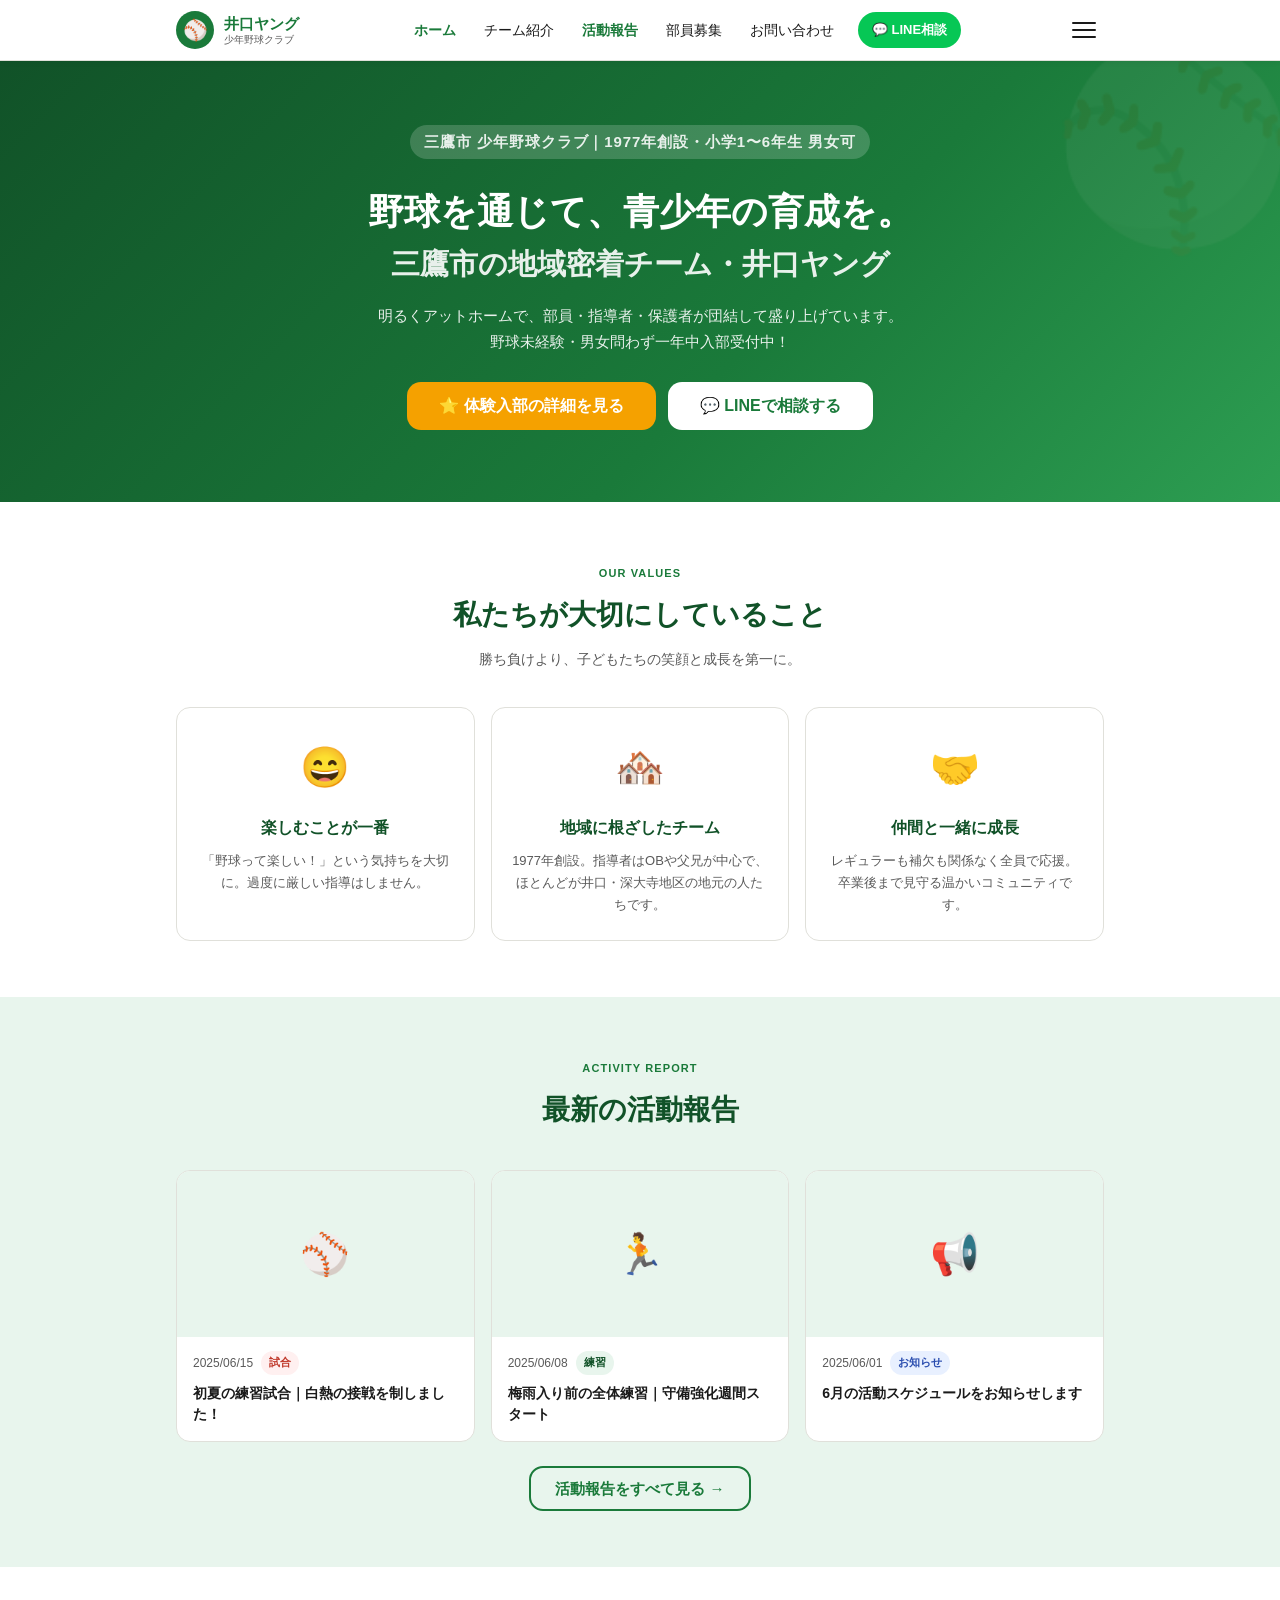
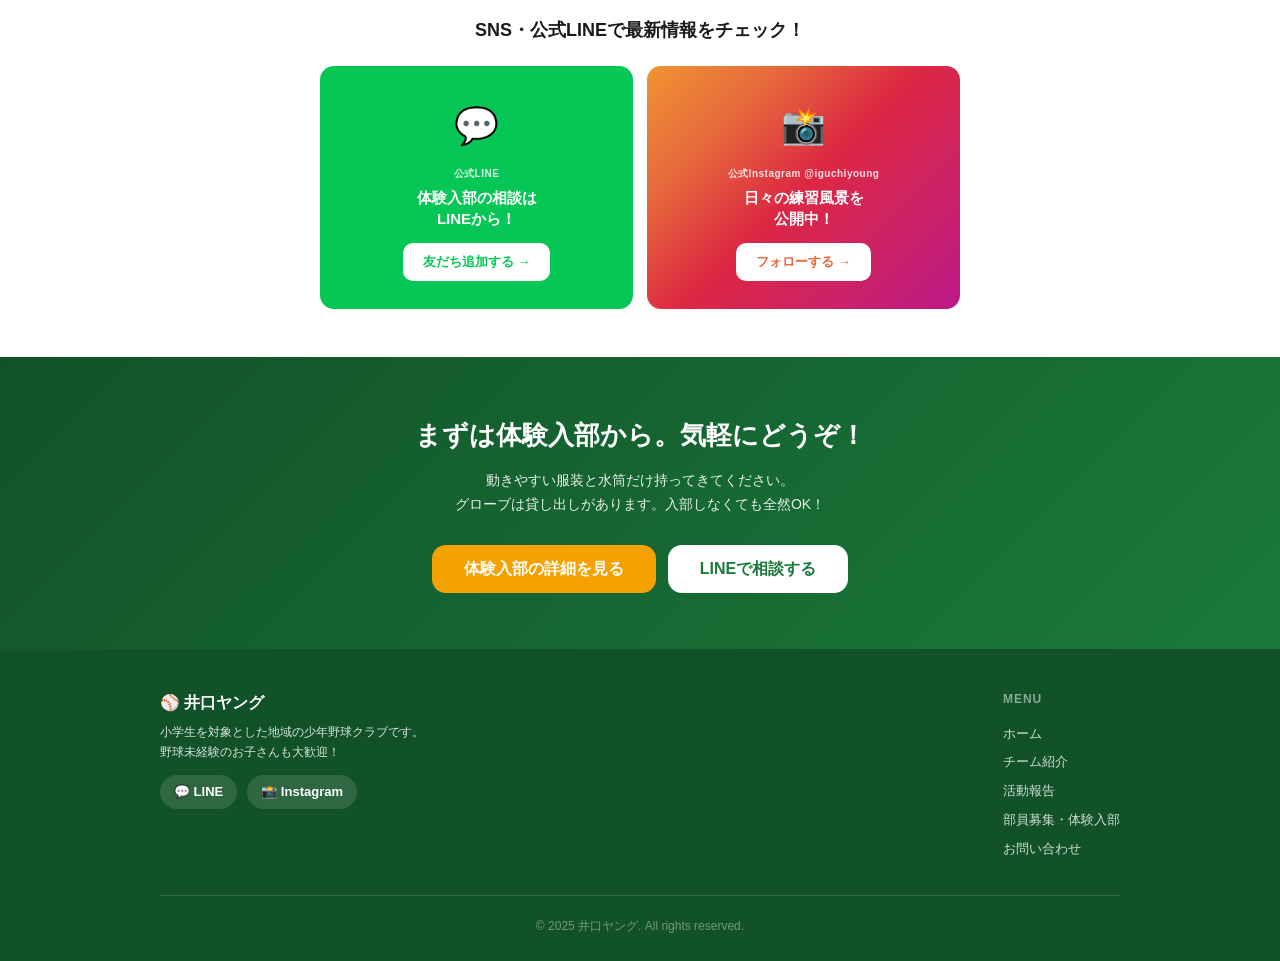
==== index.html @ 8ac33194 "Add files via upload" ====
<!DOCTYPE html>
<html lang="ja">
<head>
  <meta charset="UTF-8">
  <meta name="viewport" content="width=device-width, initial-scale=1.0">
  <title>井口ヤングベースボールクラブ | 大田区の少年野球チーム</title>
  <meta name="description" content="大田区の少年野球チーム。野球未経験の小学生も大歓迎！体験入部は公式LINEから気軽にご連絡ください。">
  <link rel="stylesheet" href="css/style.css">
</head>
<body>

<!-- ヘッダー（自動挿入） -->
<header class="site-header" id="site-header"></header>

<!-- ─── ヒーローバナー ─────────────────────── -->
<section class="hero">
  <p class="hero-tag">三鷹市 少年野球クラブ｜1977年創設・小学1〜6年生 男女可</p>
  <h1>野球を通じて、青少年の育成を。<br><span style="font-size:.8em;opacity:.9;">三鷹市の地域密着チーム・井口ヤング</span></h1>
  <p>明るくアットホームで、部員・指導者・保護者が団結して盛り上げています。<br>野球未経験・男女問わず一年中入部受付中！</p>
  <div class="hero-btns">
    <a class="btn btn-amber btn-lg" href="recruit.html">⭐ 体験入部の詳細を見る</a>
    <a class="btn btn-white btn-lg" href="#" data-line-href>💬 LINEで相談する</a>
  </div>
</section>

<!-- ─── チームの3つの約束 ──────────────────── -->
<section class="section section--white">
  <div class="container">
    <div class="section-head">
      <span class="label">OUR VALUES</span>
      <h2>私たちが大切にしていること</h2>
      <p>勝ち負けより、子どもたちの笑顔と成長を第一に。</p>
    </div>
    <div class="value-grid">
      <div class="value-card">
        <div class="v-icon">😄</div>
        <h3>楽しむことが一番</h3>
        <p>「野球って楽しい！」という気持ちを大切に。過度に厳しい指導はしません。</p>
      </div>
      <div class="value-card">
        <div class="v-icon">🏘️</div>
        <h3>地域に根ざしたチーム</h3>
        <p>1977年創設。指導者はOBや父兄が中心で、ほとんどが井口・深大寺地区の地元の人たちです。</p>
      </div>
      <div class="value-card">
        <div class="v-icon">🤝</div>
        <h3>仲間と一緒に成長</h3>
        <p>レギュラーも補欠も関係なく全員で応援。卒業後まで見守る温かいコミュニティです。</p>
      </div>
    </div>
  </div>
</section>

<!-- ─── 最新活動報告 ───────────────────────── -->
<section class="section section--gray">
  <div class="container">
    <div class="section-head">
      <span class="label">ACTIVITY REPORT</span>
      <h2>最新の活動報告</h2>
    </div>
    <!-- news-list.js から自動で最新3件を表示 -->
    <div class="news-grid" id="news-auto-list" data-limit="3" data-base="news/"></div>
    <div class="text-center mt-24">
      <a class="btn btn-outline" href="news/index.html">活動報告をすべて見る →</a>
    </div>
  </div>
</section>

<!-- ─── SNS・LINEバナー ────────────────────── -->
<div class="sns-area">
  <h2>SNS・公式LINEで最新情報をチェック！</h2>
  <div class="sns-grid">
    <a class="sns-card sns-card--line" href="#" data-line-href>
      <div class="icon">💬</div>
      <p class="sub">公式LINE</p>
      <p class="main">体験入部の相談は<br>LINEから！</p>
      <span class="cta">友だち追加する →</span>
    </a>
    <a class="sns-card sns-card--insta" href="#" data-insta-href>
      <div class="icon">📸</div>
      <p class="sub">公式Instagram <span data-insta-id></span></p>
      <p class="main">日々の練習風景を<br>公開中！</p>
      <span class="cta">フォローする →</span>
    </a>
  </div>
</div>

<!-- ─── CTA ───────────────────────────────── -->
<section class="cta-section">
  <h2>まずは体験入部から。気軽にどうぞ！</h2>
  <p>動きやすい服装と水筒だけ持ってきてください。<br>グローブは貸し出しがあります。入部しなくても全然OK！</p>
  <div class="cta-btns">
    <a class="btn btn-amber btn-lg" href="recruit.html">体験入部の詳細を見る</a>
    <a class="btn btn-white btn-lg" href="#" data-line-href>LINEで相談する</a>
  </div>
</section>

<!-- フッター（自動挿入） -->
<footer class="site-footer" id="site-footer"></footer>

<!-- スマホ固定LINEボタン（自動挿入） -->
<div id="fixed-line"></div>

<!-- ─── スクリプト読み込み ─────────────────── -->
<script src="config.js"></script>
<script src="news-list.js"></script>
<script src="js/components.js"></script>
<script src="js/main.js"></script>
<script>
  renderHeader("");
  renderFooter("");
  renderFixedLine();
</script>
</body>
</html>
---- css/style.css ----
/* =============================================
   メインスタイルシート
   ※ 基本的に触らなくてOKです
   ============================================= */

/* ─── CSS変数（色・フォント） ─────────────────── */
:root {
  --green:       #1a7a3a;
  --green-light: #e8f5ed;
  --green-dark:  #115228;
  --amber:       #f5a100;
  --amber-light: #fff8e6;
  --line-color:  #06C755;
  --insta-grad:  linear-gradient(135deg,#f09433 0%,#e6683c 25%,#dc2743 50%,#cc2366 75%,#bc1888 100%);
  --text:        #1a1a1a;
  --text-muted:  #5a5a5a;
  --border:      #e0e0da;
  --bg:          #fafaf8;
  --white:       #ffffff;
  --radius:      14px;
  --radius-sm:   8px;
  --shadow:      0 2px 12px rgba(0,0,0,.08);
  --shadow-lg:   0 6px 24px rgba(0,0,0,.12);
  --max-w:       960px;
  --font:        "Hiragino Kaku Gothic ProN","Hiragino Sans","Meiryo",sans-serif;
}

/* ─── リセット & ベース ──────────────────────── */
*, *::before, *::after { box-sizing: border-box; margin: 0; padding: 0; }
html { scroll-behavior: smooth; }
body {
  font-family: var(--font);
  font-size: 16px;
  line-height: 1.75;
  color: var(--text);
  background: var(--bg);
  -webkit-font-smoothing: antialiased;
}
img { max-width: 100%; height: auto; display: block; }
a { color: var(--green); text-decoration: none; }
a:hover { text-decoration: underline; }
ul { list-style: none; }

/* ─── レイアウト ─────────────────────────────── */
.container {
  width: 100%;
  max-width: var(--max-w);
  margin: 0 auto;
  padding: 0 16px;
}
.section { padding: 56px 0; }
.section--gray { background: var(--green-light); }
.section--white { background: var(--white); }

/* ─── ヘッダー ───────────────────────────────── */
.site-header {
  position: sticky;
  top: 0;
  z-index: 100;
  background: var(--white);
  border-bottom: 1px solid var(--border);
  box-shadow: 0 1px 6px rgba(0,0,0,.06);
}
.header-inner {
  display: flex;
  align-items: center;
  justify-content: space-between;
  height: 60px;
  padding: 0 16px;
  max-width: var(--max-w);
  margin: 0 auto;
}
.site-logo {
  display: flex;
  align-items: center;
  gap: 10px;
  font-weight: 700;
  font-size: 15px;
  color: var(--green);
  text-decoration: none;
  line-height: 1.3;
}
.site-logo .logo-icon {
  width: 38px;
  height: 38px;
  background: var(--green);
  border-radius: 50%;
  display: flex;
  align-items: center;
  justify-content: center;
  font-size: 20px;
  flex-shrink: 0;
}
.site-logo .logo-sub {
  font-size: 10px;
  font-weight: 400;
  color: var(--text-muted);
  display: block;
}

/* PCナビ */
.global-nav { display: none; }
@media (min-width: 768px) {
  .global-nav {
    display: flex;
    gap: 4px;
    align-items: center;
  }
  .global-nav a {
    padding: 6px 12px;
    border-radius: var(--radius-sm);
    font-size: 14px;
    font-weight: 500;
    color: var(--text);
    transition: background .15s, color .15s;
  }
  .global-nav a:hover { background: var(--green-light); color: var(--green); text-decoration: none; }
  .global-nav a.active { color: var(--green); font-weight: 700; }
  .global-nav .nav-line {
    background: var(--line-color);
    color: #fff;
    padding: 7px 14px;
    border-radius: 20px;
    font-size: 13px;
    font-weight: 700;
    margin-left: 8px;
  }
  .global-nav .nav-line:hover { opacity: .9; text-decoration: none; }
  .hamburger { display: none; }
}

/* ハンバーガー */
.hamburger {
  background: none;
  border: none;
  cursor: pointer;
  padding: 8px;
  display: flex;
  flex-direction: column;
  gap: 5px;
}
.hamburger span {
  display: block;
  width: 24px;
  height: 2px;
  background: var(--text);
  border-radius: 2px;
  transition: all .25s;
}
.hamburger.open span:nth-child(1) { transform: translateY(7px) rotate(45deg); }
.hamburger.open span:nth-child(2) { opacity: 0; }
.hamburger.open span:nth-child(3) { transform: translateY(-7px) rotate(-45deg); }

/* スマホドロワー */
.mobile-nav {
  display: none;
  background: var(--white);
  border-top: 1px solid var(--border);
  padding: 12px 0 20px;
}
.mobile-nav.open { display: block; }
.mobile-nav a {
  display: block;
  padding: 12px 20px;
  font-size: 15px;
  font-weight: 500;
  color: var(--text);
  border-bottom: 1px solid var(--border);
}
.mobile-nav a:last-child { border-bottom: none; }
.mobile-nav .nav-line {
  margin: 12px 16px 0;
  display: block;
  background: var(--line-color);
  color: #fff;
  text-align: center;
  border-radius: var(--radius);
  padding: 12px;
  font-weight: 700;
  font-size: 15px;
}

/* ─── ヒーローバナー ─────────────────────────── */
.hero {
  background: linear-gradient(135deg, var(--green-dark) 0%, var(--green) 60%, #2d9e52 100%);
  color: #fff;
  padding: 64px 16px 72px;
  text-align: center;
  position: relative;
  overflow: hidden;
}
.hero::before {
  content: "⚾";
  position: absolute;
  font-size: 200px;
  opacity: .05;
  right: -20px;
  top: -20px;
  line-height: 1;
}
.hero-tag {
  display: inline-block;
  background: rgba(255,255,255,.2);
  border-radius: 20px;
  padding: 4px 14px;
  font-size: 12px;
  font-weight: 700;
  margin-bottom: 16px;
  letter-spacing: .06em;
}
.hero h1 {
  font-size: clamp(22px, 5vw, 36px);
  font-weight: 700;
  line-height: 1.4;
  margin-bottom: 16px;
  white-space: pre-line;
}
.hero p {
  font-size: 15px;
  opacity: .9;
  margin-bottom: 28px;
  line-height: 1.7;
}
.hero-btns {
  display: flex;
  flex-direction: column;
  gap: 12px;
  align-items: center;
}
@media (min-width: 480px) {
  .hero-btns { flex-direction: row; justify-content: center; }
}

/* ─── ボタン ─────────────────────────────────── */
.btn {
  display: inline-flex;
  align-items: center;
  justify-content: center;
  gap: 6px;
  padding: 13px 24px;
  border-radius: var(--radius);
  font-size: 15px;
  font-weight: 700;
  cursor: pointer;
  border: none;
  transition: transform .15s, box-shadow .15s, opacity .15s;
  text-decoration: none;
  line-height: 1;
}
.btn:hover { transform: translateY(-2px); box-shadow: var(--shadow-lg); text-decoration: none; }
.btn:active { transform: translateY(0); }
.btn-white { background: #fff; color: var(--green); }
.btn-amber { background: var(--amber); color: #fff; }
.btn-line  { background: var(--line-color); color: #fff; }
.btn-green { background: var(--green); color: #fff; }
.btn-outline { background: transparent; border: 2px solid currentColor; color: var(--green); }
.btn-lg { padding: 16px 32px; font-size: 16px; border-radius: var(--radius); }
.btn-full { width: 100%; }

/* ─── セクション見出し ───────────────────────── */
.section-head {
  text-align: center;
  margin-bottom: 36px;
}
.section-head h2 {
  font-size: clamp(20px, 4vw, 28px);
  font-weight: 700;
  color: var(--green-dark);
  margin-bottom: 8px;
}
.section-head p {
  font-size: 14px;
  color: var(--text-muted);
}
.section-head .label {
  display: inline-block;
  font-size: 11px;
  font-weight: 700;
  letter-spacing: .1em;
  color: var(--green);
  margin-bottom: 6px;
}

/* ─── ニュースカード ─────────────────────────── */
.news-grid {
  display: grid;
  gap: 16px;
}
@media (min-width: 600px) { .news-grid { grid-template-columns: repeat(2, 1fr); } }
@media (min-width: 900px) { .news-grid { grid-template-columns: repeat(3, 1fr); } }

.news-card {
  background: var(--white);
  border-radius: var(--radius);
  border: 1px solid var(--border);
  overflow: hidden;
  transition: transform .15s, box-shadow .15s;
  text-decoration: none;
  color: var(--text);
  display: flex;
  flex-direction: column;
}
.news-card:hover { transform: translateY(-3px); box-shadow: var(--shadow-lg); text-decoration: none; }
.news-card-thumb {
  width: 100%;
  aspect-ratio: 16/9;
  background: var(--green-light);
  display: flex;
  align-items: center;
  justify-content: center;
  font-size: 40px;
  overflow: hidden;
}
.news-card-thumb img { width: 100%; height: 100%; object-fit: cover; }
.news-card-body { padding: 14px 16px 16px; flex: 1; display: flex; flex-direction: column; }
.news-card-meta {
  display: flex;
  align-items: center;
  gap: 8px;
  margin-bottom: 8px;
}
.news-card-date { font-size: 12px; color: var(--text-muted); }
.cat-badge {
  font-size: 11px;
  font-weight: 700;
  padding: 2px 8px;
  border-radius: 20px;
}
.cat-試合    { background: #fff0f0; color: #c0392b; }
.cat-練習    { background: var(--green-light); color: var(--green-dark); }
.cat-イベント { background: #fff8e6; color: #8a5c00; }
.cat-お知らせ { background: #e8f0ff; color: #2a4daf; }
.news-card-title {
  font-size: 14px;
  font-weight: 700;
  line-height: 1.5;
  flex: 1;
}

/* ─── SNSバナーエリア ────────────────────────── */
.sns-area { padding: 48px 16px; background: var(--white); }
.sns-area h2 {
  text-align: center;
  font-size: 18px;
  font-weight: 700;
  color: var(--text);
  margin-bottom: 20px;
}
.sns-grid {
  display: grid;
  gap: 14px;
  max-width: 640px;
  margin: 0 auto;
}
@media (min-width: 580px) { .sns-grid { grid-template-columns: repeat(2, 1fr); } }

.sns-card {
  display: block;
  border-radius: var(--radius);
  padding: 28px 20px;
  color: #fff;
  text-align: center;
  text-decoration: none;
  transition: transform .2s, box-shadow .2s;
}
.sns-card:hover { transform: translateY(-4px); box-shadow: var(--shadow-lg); text-decoration: none; }
.sns-card--line { background: var(--line-color); }
.sns-card--insta { background: var(--insta-grad); }
.sns-card .icon { font-size: 36px; margin-bottom: 8px; }
.sns-card .sub  { font-size: 10px; opacity: .85; font-weight: 600; margin-bottom: 4px; letter-spacing: .05em; }
.sns-card .main { font-size: 15px; font-weight: 700; line-height: 1.4; margin-bottom: 14px; }
.sns-card .cta  {
  display: inline-block;
  background: #fff;
  border-radius: 10px;
  padding: 8px 20px;
  font-size: 13px;
  font-weight: 700;
}
.sns-card--line  .cta { color: var(--line-color); }
.sns-card--insta .cta { color: #e6683c; }

/* ─── 固定LINEボタン（スマホのみ） ──────────── */
.fixed-line {
  position: fixed;
  bottom: 20px;
  right: 16px;
  z-index: 200;
  display: flex;
  align-items: center;
  gap: 8px;
  background: var(--line-color);
  color: #fff;
  font-weight: 700;
  font-size: 14px;
  padding: 12px 18px;
  border-radius: 30px;
  box-shadow: 0 4px 16px rgba(6,199,85,.4);
  text-decoration: none;
  transition: transform .15s, box-shadow .15s;
}
.fixed-line:hover { transform: translateY(-2px); text-decoration: none; }
@media (min-width: 768px) { .fixed-line { display: none; } }

/* ─── チーム紹介カード ───────────────────────── */
.value-grid {
  display: grid;
  gap: 16px;
}
@media (min-width: 600px) { .value-grid { grid-template-columns: repeat(3, 1fr); } }
.value-card {
  background: var(--white);
  border-radius: var(--radius);
  padding: 24px 20px;
  text-align: center;
  border: 1px solid var(--border);
}
.value-card .v-icon { font-size: 40px; margin-bottom: 12px; }
.value-card h3 { font-size: 16px; font-weight: 700; margin-bottom: 8px; color: var(--green-dark); }
.value-card p  { font-size: 13px; color: var(--text-muted); line-height: 1.7; }

/* ─── Q&Aアコーディオン ─────────────────────── */
.faq-list { max-width: 720px; margin: 0 auto; display: flex; flex-direction: column; gap: 10px; }
.faq-item {
  background: var(--white);
  border: 1px solid var(--border);
  border-radius: var(--radius-sm);
  overflow: hidden;
}
.faq-q {
  width: 100%;
  background: none;
  border: none;
  padding: 16px 20px;
  text-align: left;
  font-size: 15px;
  font-weight: 700;
  cursor: pointer;
  display: flex;
  align-items: center;
  gap: 10px;
  color: var(--green-dark);
}
.faq-q .q-mark { color: var(--green); font-size: 18px; flex-shrink: 0; }
.faq-q .arrow { margin-left: auto; font-size: 18px; transition: transform .25s; flex-shrink: 0; }
.faq-q[aria-expanded="true"] .arrow { transform: rotate(180deg); }
.faq-a {
  display: none;
  padding: 0 20px 16px 48px;
  font-size: 14px;
  color: var(--text-muted);
  line-height: 1.8;
}
.faq-a.open { display: block; }

/* ─── フロー（体験入部の流れ） ───────────────── */
.flow-steps {
  display: flex;
  flex-direction: column;
  gap: 0;
  max-width: 600px;
  margin: 0 auto;
}
.flow-step {
  display: flex;
  gap: 16px;
  position: relative;
}
.flow-step:not(:last-child)::after {
  content: "";
  position: absolute;
  left: 19px;
  top: 42px;
  bottom: 0;
  width: 2px;
  background: var(--green-light);
}
.flow-num {
  width: 40px;
  height: 40px;
  background: var(--green);
  color: #fff;
  border-radius: 50%;
  display: flex;
  align-items: center;
  justify-content: center;
  font-weight: 700;
  font-size: 16px;
  flex-shrink: 0;
}
.flow-body { padding: 8px 0 28px; }
.flow-body h3 { font-size: 15px; font-weight: 700; margin-bottom: 4px; }
.flow-body p  { font-size: 13px; color: var(--text-muted); line-height: 1.7; }

/* ─── CTAセクション ──────────────────────────── */
.cta-section {
  background: linear-gradient(135deg, var(--green-dark) 0%, var(--green) 100%);
  padding: 56px 16px;
  text-align: center;
  color: #fff;
}
.cta-section h2 { font-size: clamp(18px, 4vw, 26px); font-weight: 700; margin-bottom: 10px; }
.cta-section p  { font-size: 14px; opacity: .9; margin-bottom: 28px; line-height: 1.7; }
.cta-btns { display: flex; flex-direction: column; gap: 12px; align-items: center; }
@media (min-width: 480px) { .cta-btns { flex-direction: row; justify-content: center; } }

/* ─── 記事ページ ─────────────────────────────── */
.article-wrap { max-width: 720px; margin: 0 auto; padding: 40px 16px 80px; }
.article-header { margin-bottom: 28px; }
.article-header h1 { font-size: clamp(20px, 4vw, 28px); font-weight: 700; line-height: 1.4; margin-top: 10px; }
.article-meta { display: flex; gap: 10px; align-items: center; flex-wrap: wrap; margin-bottom: 8px; }
.article-body { font-size: 15px; line-height: 1.85; }
.article-body h2 { font-size: 20px; font-weight: 700; margin: 36px 0 12px; padding-bottom: 8px; border-bottom: 2px solid var(--green-light); color: var(--green-dark); }
.article-body h3 { font-size: 17px; font-weight: 700; margin: 28px 0 8px; color: var(--green-dark); }
.article-body p  { margin-bottom: 16px; }
.article-body img { border-radius: var(--radius-sm); margin: 20px 0; }
.article-body .highlight {
  background: var(--green-light);
  border-left: 4px solid var(--green);
  padding: 14px 18px;
  border-radius: 0 var(--radius-sm) var(--radius-sm) 0;
  margin: 24px 0;
  font-weight: 700;
}
.article-footer { margin-top: 40px; padding-top: 24px; border-top: 1px solid var(--border); }
.back-link { font-size: 14px; color: var(--text-muted); }

/* ─── お問い合わせフォーム ───────────────────── */
.contact-form { max-width: 600px; margin: 0 auto; }
.form-group { margin-bottom: 20px; }
.form-group label { display: block; font-size: 14px; font-weight: 700; margin-bottom: 6px; }
.form-group input, .form-group textarea, .form-group select {
  width: 100%;
  padding: 12px 14px;
  border: 1px solid var(--border);
  border-radius: var(--radius-sm);
  font-size: 15px;
  font-family: var(--font);
  background: var(--white);
  transition: border-color .15s;
}
.form-group input:focus, .form-group textarea:focus {
  outline: none;
  border-color: var(--green);
  box-shadow: 0 0 0 3px var(--green-light);
}
.form-group textarea { min-height: 140px; resize: vertical; }
.required { color: #e53e3e; font-size: 12px; margin-left: 4px; }

/* ─── フッター ───────────────────────────────── */
.site-footer {
  background: var(--green-dark);
  color: rgba(255,255,255,.85);
  padding: 40px 16px 24px;
}
.footer-inner {
  max-width: var(--max-w);
  margin: 0 auto;
}
.footer-top {
  display: flex;
  flex-direction: column;
  gap: 24px;
  margin-bottom: 32px;
}
@media (min-width: 600px) { .footer-top { flex-direction: row; justify-content: space-between; } }
.footer-brand .brand-name { font-size: 16px; font-weight: 700; color: #fff; margin-bottom: 6px; }
.footer-brand p { font-size: 12px; line-height: 1.7; }
.footer-nav-title { font-size: 12px; font-weight: 700; letter-spacing: .08em; color: rgba(255,255,255,.5); margin-bottom: 10px; }
.footer-nav a {
  display: block;
  font-size: 13px;
  color: rgba(255,255,255,.8);
  padding: 3px 0;
  transition: color .15s;
}
.footer-nav a:hover { color: #fff; text-decoration: none; }
.footer-sns { display: flex; gap: 10px; margin-top: 12px; }
.footer-sns a {
  display: inline-flex;
  align-items: center;
  gap: 6px;
  background: rgba(255,255,255,.12);
  color: #fff;
  border-radius: 20px;
  padding: 6px 14px;
  font-size: 13px;
  font-weight: 600;
  transition: background .15s;
}
.footer-sns a:hover { background: rgba(255,255,255,.2); text-decoration: none; }
.footer-bottom {
  border-top: 1px solid rgba(255,255,255,.15);
  padding-top: 20px;
  font-size: 12px;
  color: rgba(255,255,255,.4);
  text-align: center;
}

/* ─── ページヘッダー（各下層ページ） ────────── */
.page-hero {
  background: linear-gradient(135deg, var(--green-dark), var(--green));
  color: #fff;
  padding: 40px 16px 44px;
  text-align: center;
}
.page-hero .label { font-size: 11px; opacity: .7; letter-spacing: .1em; margin-bottom: 8px; }
.page-hero h1 { font-size: clamp(22px, 5vw, 32px); font-weight: 700; }

/* ─── テーブル ───────────────────────────────── */
.info-table { width: 100%; border-collapse: collapse; font-size: 14px; }
.info-table th, .info-table td { padding: 12px 16px; border-bottom: 1px solid var(--border); text-align: left; vertical-align: top; }
.info-table th { width: 120px; font-weight: 700; color: var(--green-dark); white-space: nowrap; background: var(--green-light); }
.info-table tr:last-child th, .info-table tr:last-child td { border-bottom: none; }

/* ─── ユーティリティ ─────────────────────────── */
.text-center { text-align: center; }
.mt-8  { margin-top:  8px; }
.mt-16 { margin-top: 16px; }
.mt-24 { margin-top: 24px; }
.mt-32 { margin-top: 32px; }
.mb-8  { margin-bottom:  8px; }
.mb-16 { margin-bottom: 16px; }
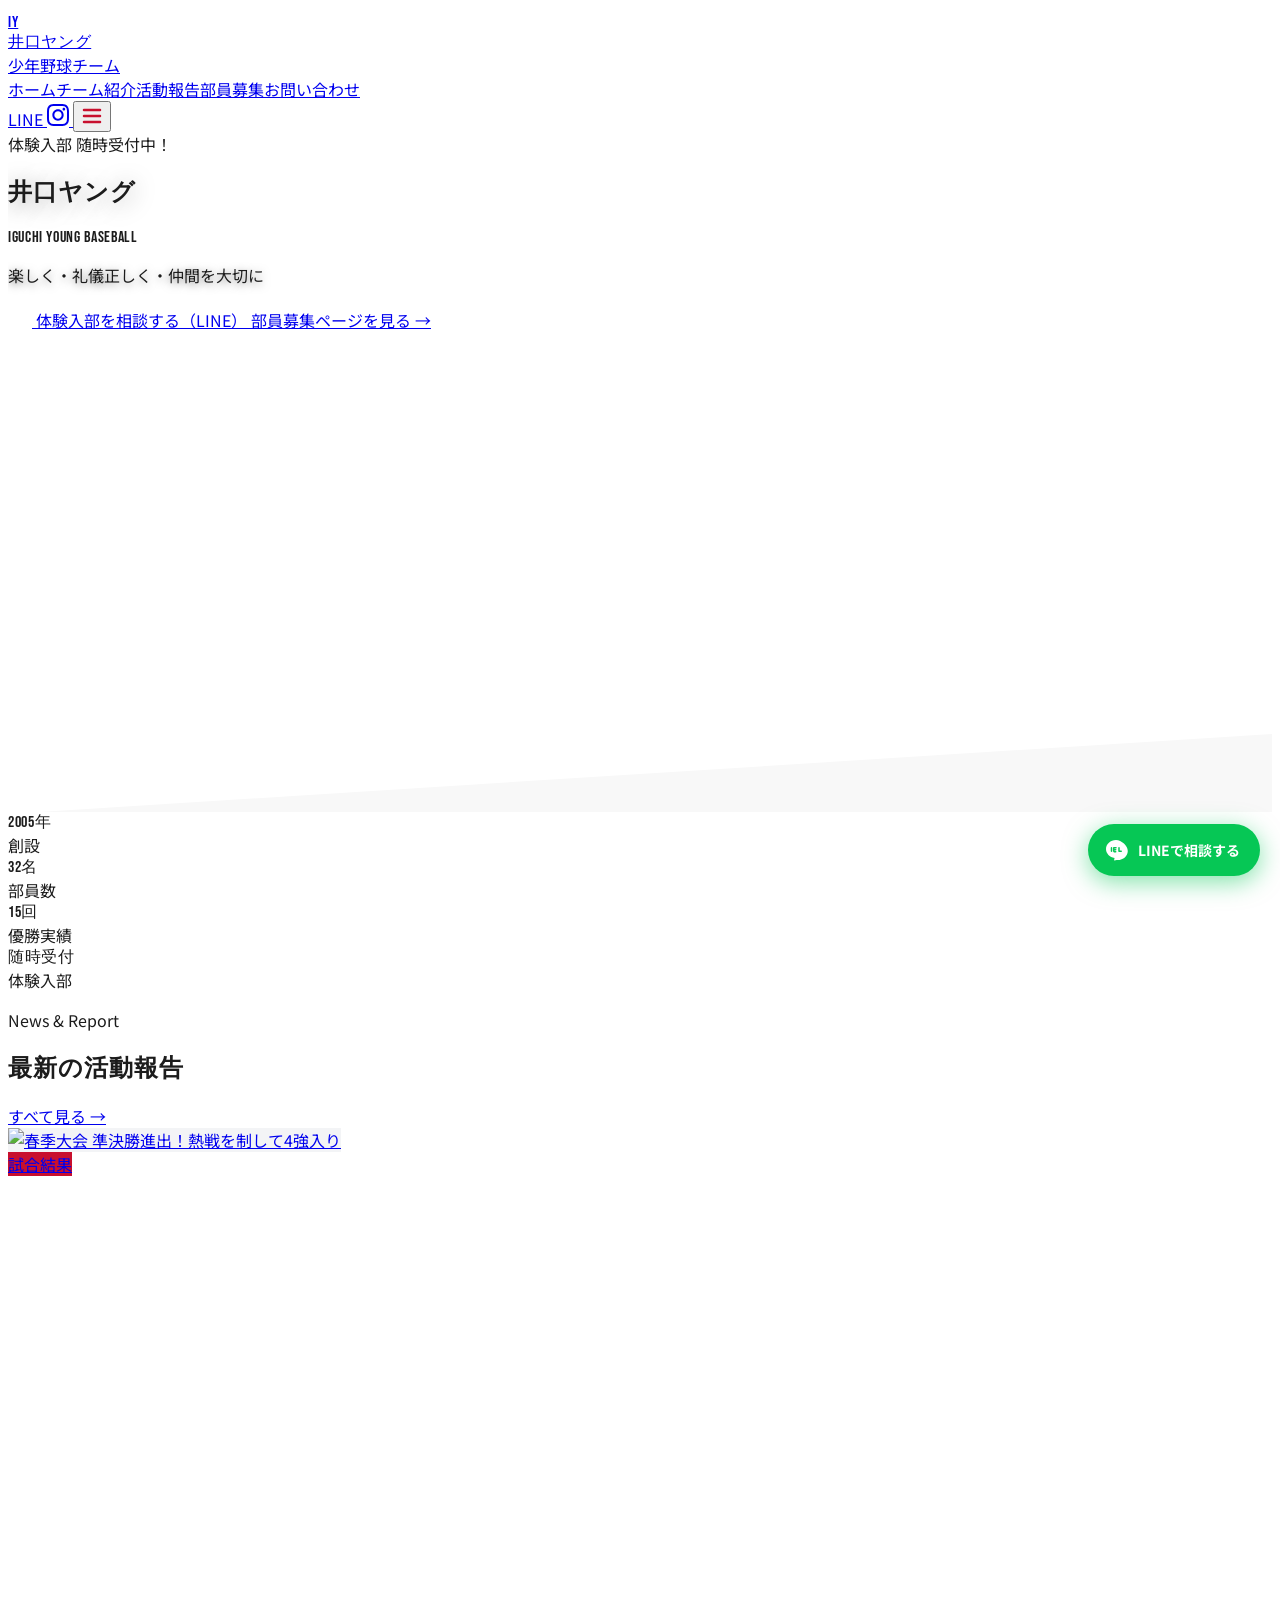
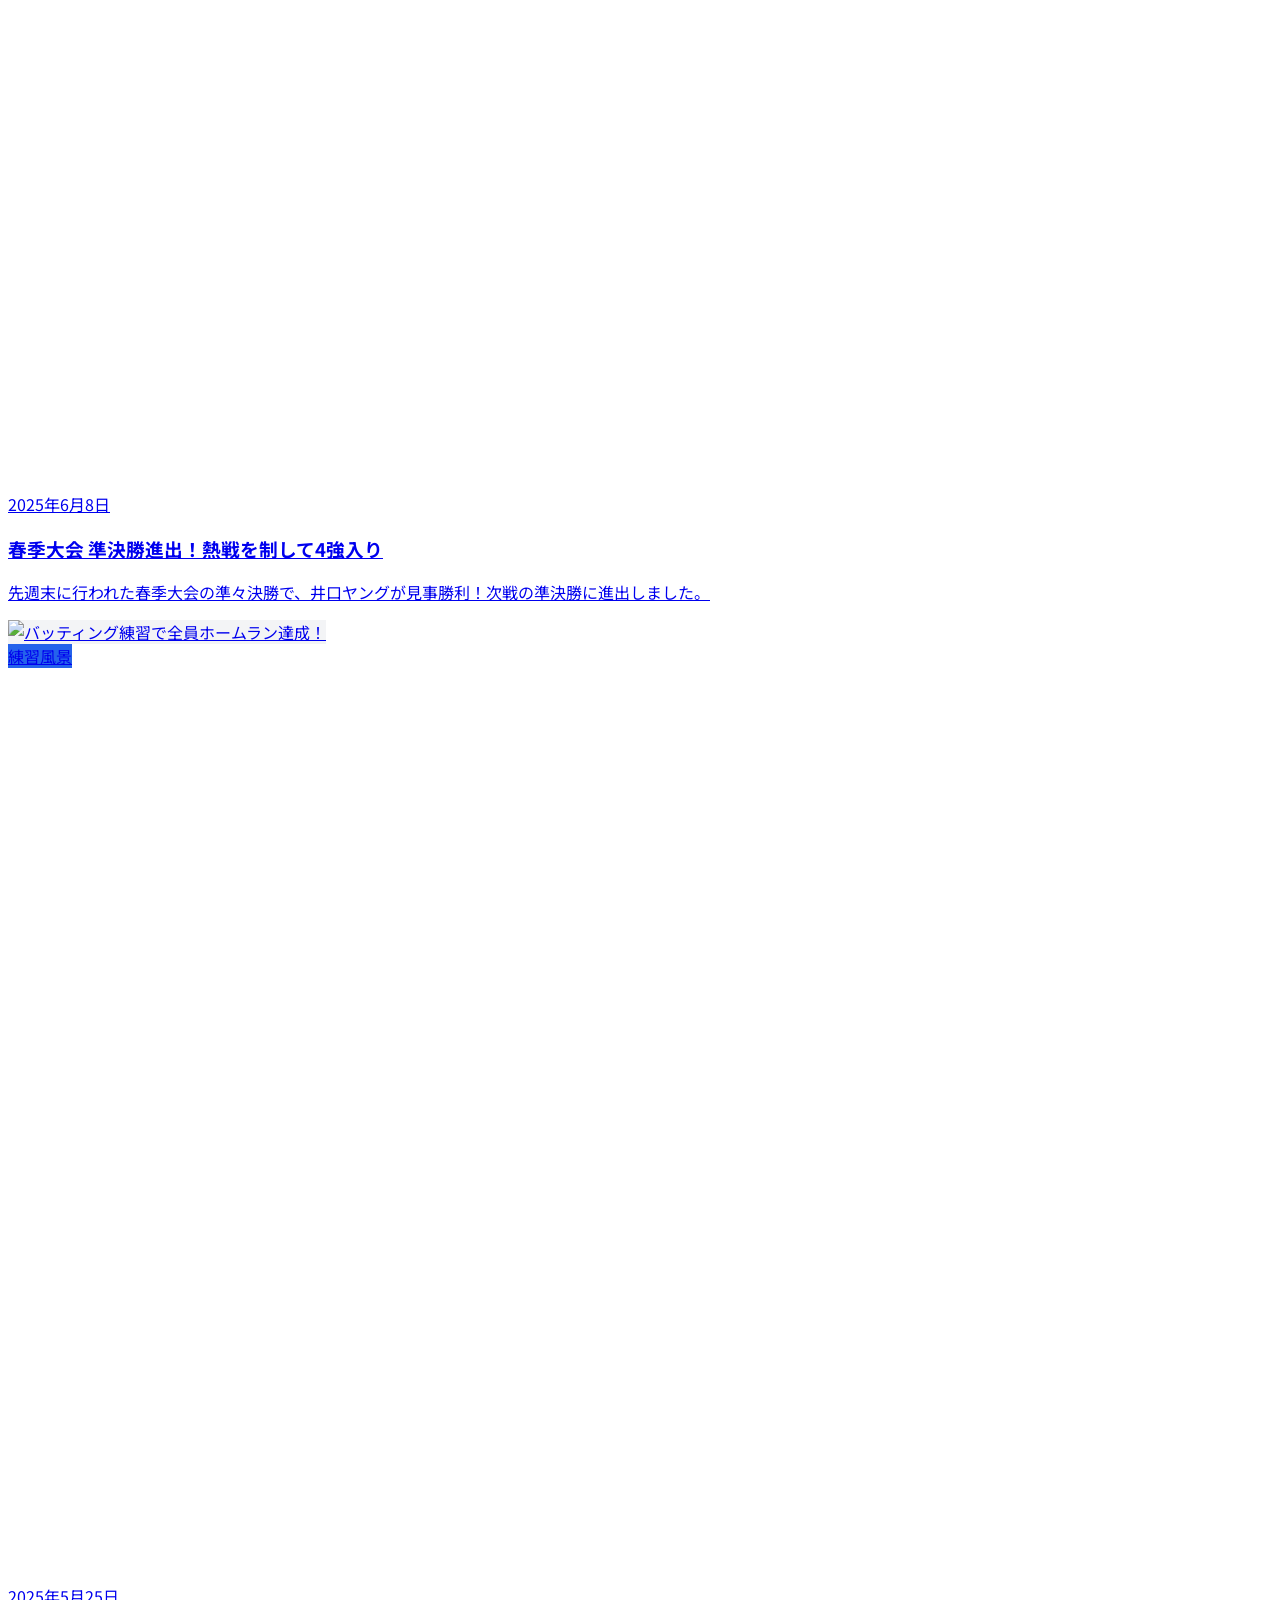
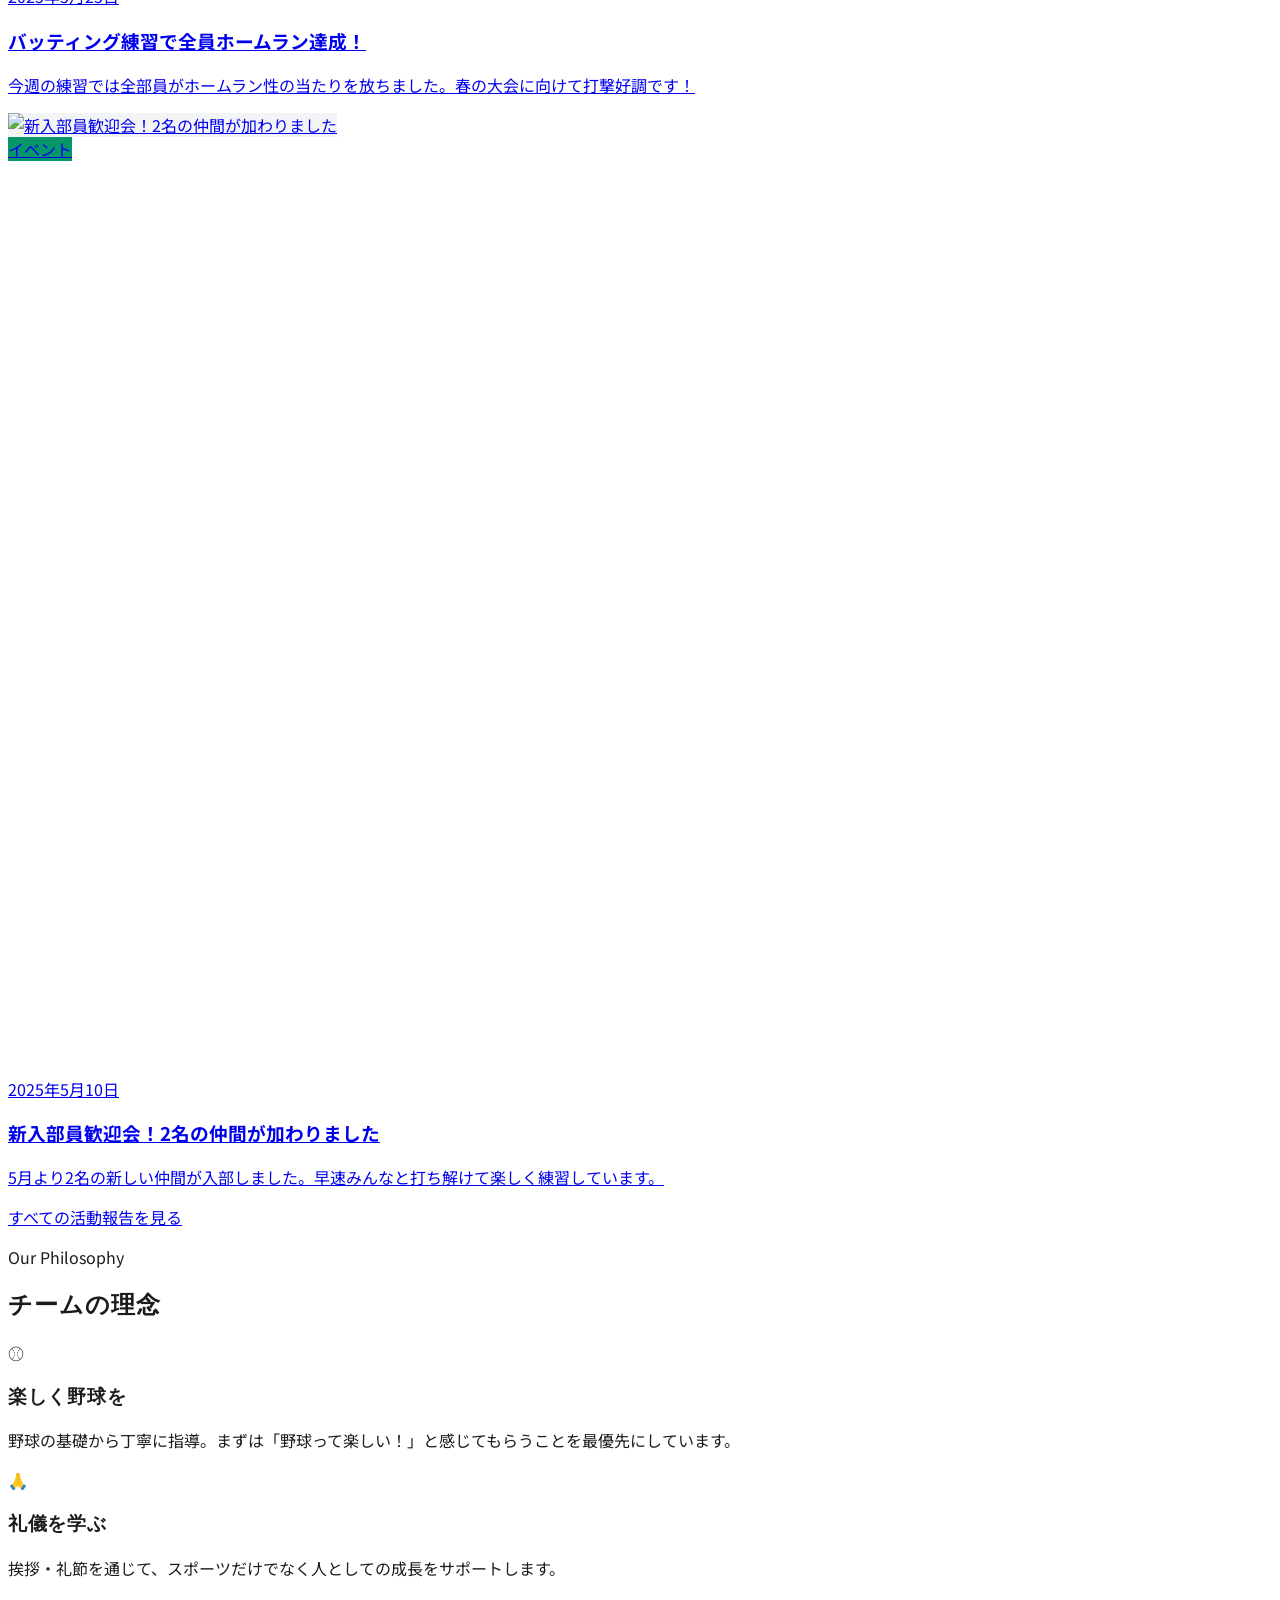
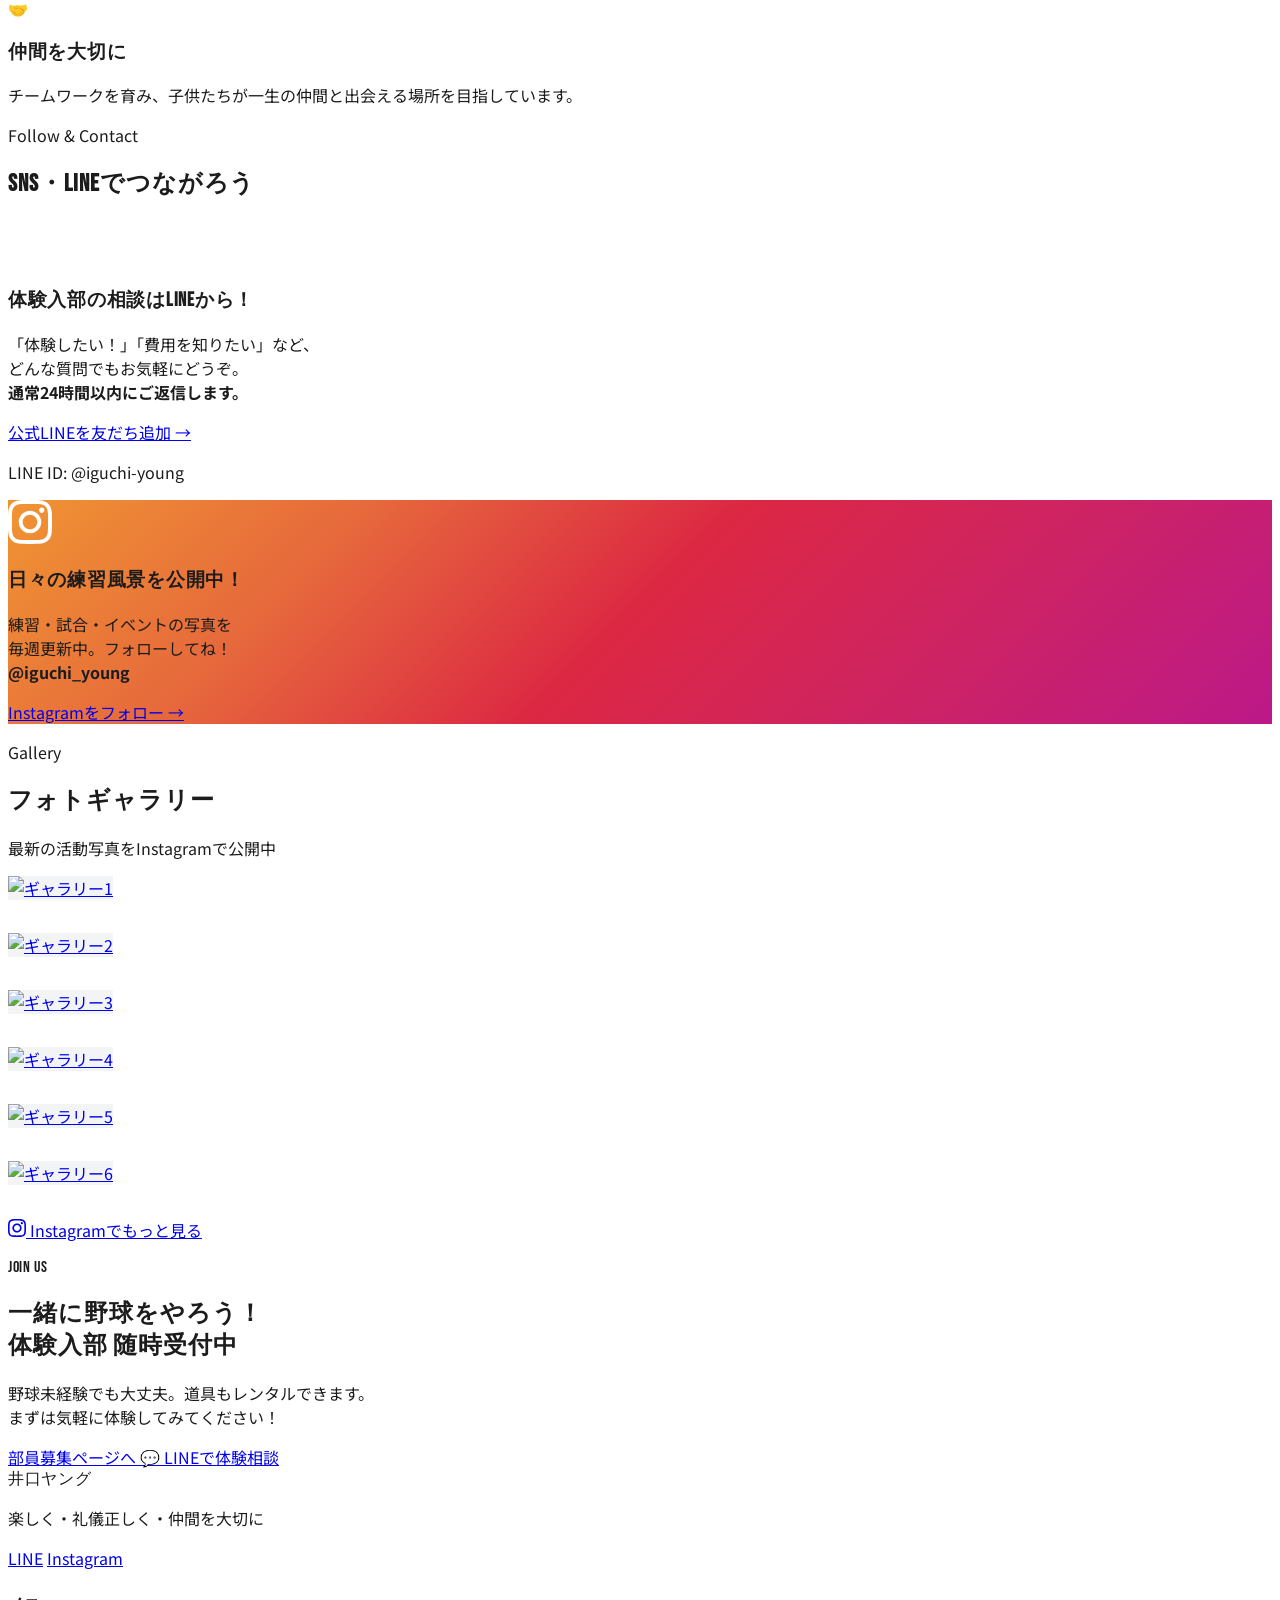
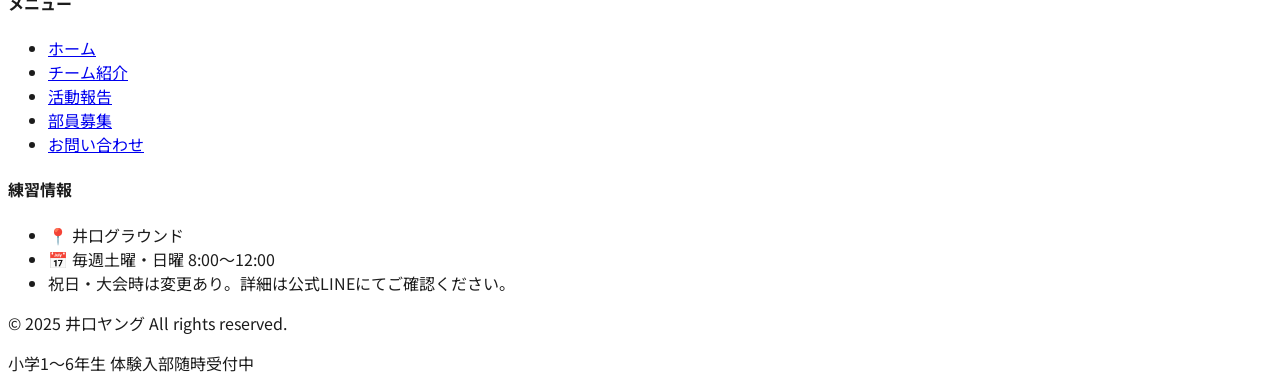
==== commit a30a9bd2: "見た目改修＆基調色変更" ====
--- a/index.html
+++ b/index.html
@@ -3,113 +3,524 @@
 <head>
   <meta charset="UTF-8">
   <meta name="viewport" content="width=device-width, initial-scale=1.0">
-  <title>井口ヤングベースボールクラブ | 大田区の少年野球チーム</title>
-  <meta name="description" content="大田区の少年野球チーム。野球未経験の小学生も大歓迎！体験入部は公式LINEから気軽にご連絡ください。">
-  <link rel="stylesheet" href="css/style.css">
+  <title>井口ヤング｜名古屋の少年野球チーム 体験入部受付中</title>
+  <meta name="description" content="名古屋市の少年野球チーム・井口ヤング。小学1〜6年生対象。楽しく・礼儀正しく・仲間を大切にを理念に活動中。体験入部随時受付中！">
+  <meta property="og:title" content="井口ヤング｜名古屋の少年野球チーム">
+  <meta property="og:description" content="体験入部随時受付中！まずは公式LINEにお気軽にご連絡ください。">
+  <meta property="og:image" content="images/og-image.jpg">
+  <meta property="og:type" content="website">
+
+  <script src="https://cdn.tailwindcss.com"></script>
+  <link rel="preconnect" href="https://fonts.googleapis.com">
+  <link rel="preconnect" href="https://fonts.gstatic.com" crossorigin>
+  <link href="https://fonts.googleapis.com/css2?family=Bebas+Neue&family=Noto+Sans+JP:wght@400;500;700;900&display=swap" rel="stylesheet">
+  <script src="config.js"></script>
+
+  <script>
+    tailwind.config = {
+      theme: {
+        extend: {
+          colors: {
+            'red-team':   '#C8102E',
+            'red-dark':   '#8B0000',
+            'red-light':  '#E84060',
+            'gold':       '#F7C948',
+            'line-green': '#06C755',
+          }
+        }
+      }
+    }
+  </script>
+
+  <style>
+    * { box-sizing: border-box; }
+    body { font-family: 'Noto Sans JP', sans-serif; color: #1c1c1c; overflow-x: hidden; }
+    .bebas { font-family: 'Bebas Neue', sans-serif; letter-spacing: 0.04em; }
+
+    /* ── floating LINE ── */
+    #float-line {
+      position: fixed; bottom: 24px; right: 20px; z-index: 9999;
+      display: flex; align-items: center; gap: 10px;
+      background: #06C755; color: #fff;
+      padding: 14px 20px 14px 16px; border-radius: 50px;
+      font-weight: 700; font-size: 14px;
+      box-shadow: 0 6px 24px rgba(6,199,85,.5);
+      text-decoration: none; transition: transform .25s, box-shadow .25s;
+      animation: float-bob 3s ease-in-out infinite;
+    }
+    #float-line:hover { transform: scale(1.06) translateY(-2px); box-shadow: 0 10px 30px rgba(6,199,85,.55); }
+    #float-line svg { flex-shrink: 0; }
+    @keyframes float-bob {
+      0%,100% { transform: translateY(0); }
+      50% { transform: translateY(-5px); }
+    }
+
+    /* ── hero ── */
+    .hero-bg {
+      background: linear-gradient(135deg, #6b0000 0%, #C8102E 55%, #E84060 100%);
+      position: relative; overflow: hidden;
+    }
+    .hero-bg::before {
+      content: ''; position: absolute; inset: 0;
+      background: url('images/main-hero.jpg') center/cover no-repeat;
+      opacity: .22; mix-blend-mode: luminosity;
+    }
+    .hero-diagonal {
+      position: absolute; bottom: -2px; left: 0; right: 0; height: 80px;
+      background: #f8f8f8;
+      clip-path: polygon(0 100%, 100% 0, 100% 100%);
+    }
+
+    /* ── red stripe decoration ── */
+    .stripe-deco {
+      background: repeating-linear-gradient(
+        -55deg, transparent, transparent 8px,
+        rgba(255,255,255,.06) 8px, rgba(255,255,255,.06) 16px
+      );
+    }
+
+    /* ── card hover ── */
+    .card-lift { transition: transform .3s ease, box-shadow .3s ease; }
+    .card-lift:hover { transform: translateY(-6px); box-shadow: 0 16px 40px rgba(200,16,46,.18); }
+
+    /* ── section divider ── */
+    .wave-top {
+      clip-path: ellipse(55% 55% at 50% 100%);
+      height: 60px; background: inherit;
+    }
+
+    /* ── instagram gradient ── */
+    .insta-grad {
+      background: linear-gradient(135deg, #f09433 0%, #e6683c 25%, #dc2743 50%, #cc2366 75%, #bc1888 100%);
+    }
+
+    /* ── scroll reveal ── */
+    .reveal { opacity: 0; transform: translateY(28px); transition: opacity .65s ease, transform .65s ease; }
+    .reveal.in { opacity: 1; transform: none; }
+
+    /* ── mobile menu ── */
+    #mobile-menu { display: none; }
+    #mobile-menu.open { display: block; }
+
+    /* ── image aspect ratio ── */
+    .aspect-card { aspect-ratio: 4/3; }
+    .aspect-sq   { aspect-ratio: 1/1; }
+    .img-cover { width: 100%; height: 100%; object-fit: cover; object-position: center; }
+
+    /* ── blog category badge ── */
+    .badge-game    { background: #C8102E; }
+    .badge-practice { background: #2563eb; }
+    .badge-event   { background: #059669; }
+
+    @media (max-width: 640px) {
+      #float-line span { display: none; }
+      #float-line { padding: 16px; border-radius: 50%; }
+    }
+  </style>
 </head>
-<body>
-
-<!-- ヘッダー（自動挿入） -->
-<header class="site-header" id="site-header"></header>
-
-<!-- ─── ヒーローバナー ─────────────────────── -->
-<section class="hero">
-  <p class="hero-tag">三鷹市 少年野球クラブ｜1977年創設・小学1〜6年生 男女可</p>
-  <h1>野球を通じて、青少年の育成を。<br><span style="font-size:.8em;opacity:.9;">三鷹市の地域密着チーム・井口ヤング</span></h1>
-  <p>明るくアットホームで、部員・指導者・保護者が団結して盛り上げています。<br>野球未経験・男女問わず一年中入部受付中！</p>
-  <div class="hero-btns">
-    <a class="btn btn-amber btn-lg" href="recruit.html">⭐ 体験入部の詳細を見る</a>
-    <a class="btn btn-white btn-lg" href="#" data-line-href>💬 LINEで相談する</a>
-  </div>
-</section>
-
-<!-- ─── チームの3つの約束 ──────────────────── -->
-<section class="section section--white">
-  <div class="container">
-    <div class="section-head">
-      <span class="label">OUR VALUES</span>
-      <h2>私たちが大切にしていること</h2>
-      <p>勝ち負けより、子どもたちの笑顔と成長を第一に。</p>
-    </div>
-    <div class="value-grid">
-      <div class="value-card">
-        <div class="v-icon">😄</div>
-        <h3>楽しむことが一番</h3>
-        <p>「野球って楽しい！」という気持ちを大切に。過度に厳しい指導はしません。</p>
-      </div>
-      <div class="value-card">
-        <div class="v-icon">🏘️</div>
-        <h3>地域に根ざしたチーム</h3>
-        <p>1977年創設。指導者はOBや父兄が中心で、ほとんどが井口・深大寺地区の地元の人たちです。</p>
-      </div>
-      <div class="value-card">
-        <div class="v-icon">🤝</div>
-        <h3>仲間と一緒に成長</h3>
-        <p>レギュラーも補欠も関係なく全員で応援。卒業後まで見守る温かいコミュニティです。</p>
-      </div>
-    </div>
-  </div>
-</section>
-
-<!-- ─── 最新活動報告 ───────────────────────── -->
-<section class="section section--gray">
-  <div class="container">
-    <div class="section-head">
-      <span class="label">ACTIVITY REPORT</span>
-      <h2>最新の活動報告</h2>
-    </div>
-    <!-- news-list.js から自動で最新3件を表示 -->
-    <div class="news-grid" id="news-auto-list" data-limit="3" data-base="news/"></div>
-    <div class="text-center mt-24">
-      <a class="btn btn-outline" href="news/index.html">活動報告をすべて見る →</a>
-    </div>
-  </div>
-</section>
-
-<!-- ─── SNS・LINEバナー ────────────────────── -->
-<div class="sns-area">
-  <h2>SNS・公式LINEで最新情報をチェック！</h2>
-  <div class="sns-grid">
-    <a class="sns-card sns-card--line" href="#" data-line-href>
-      <div class="icon">💬</div>
-      <p class="sub">公式LINE</p>
-      <p class="main">体験入部の相談は<br>LINEから！</p>
-      <span class="cta">友だち追加する →</span>
-    </a>
-    <a class="sns-card sns-card--insta" href="#" data-insta-href>
-      <div class="icon">📸</div>
-      <p class="sub">公式Instagram <span data-insta-id></span></p>
-      <p class="main">日々の練習風景を<br>公開中！</p>
-      <span class="cta">フォローする →</span>
-    </a>
-  </div>
-</div>
-
-<!-- ─── CTA ───────────────────────────────── -->
-<section class="cta-section">
-  <h2>まずは体験入部から。気軽にどうぞ！</h2>
-  <p>動きやすい服装と水筒だけ持ってきてください。<br>グローブは貸し出しがあります。入部しなくても全然OK！</p>
-  <div class="cta-btns">
-    <a class="btn btn-amber btn-lg" href="recruit.html">体験入部の詳細を見る</a>
-    <a class="btn btn-white btn-lg" href="#" data-line-href>LINEで相談する</a>
-  </div>
-</section>
-
-<!-- フッター（自動挿入） -->
-<footer class="site-footer" id="site-footer"></footer>
-
-<!-- スマホ固定LINEボタン（自動挿入） -->
-<div id="fixed-line"></div>
-
-<!-- ─── スクリプト読み込み ─────────────────── -->
-<script src="config.js"></script>
-<script src="news-list.js"></script>
-<script src="js/components.js"></script>
-<script src="js/main.js"></script>
-<script>
-  renderHeader("");
-  renderFooter("");
-  renderFixedLine();
-</script>
+<body class="bg-gray-50">
+
+  <!-- ╔══════════════════════════════════════════════════╗
+       ║  FLOATING LINE BUTTON                           ║
+       ╚══════════════════════════════════════════════════╝ -->
+  <a id="float-line" href="#" aria-label="公式LINEへ">
+    <svg width="24" height="24" viewBox="0 0 24 24" fill="white">
+      <path d="M12 2C6.477 2 2 6.059 2 11.07c0 4.49 3.65 8.24 8.58 8.962l-.5 1.857c-.08.297.165.573.458.51l2.17-.496c.35.06.71.097 1.082.097 5.523 0 10-4.059 10-9.07S17.523 2 12 2zm-3.75 11.25c0 .414-.336.75-.75.75s-.75-.336-.75-.75V9.75c0-.414.336-.75.75-.75s.75.336.75.75v3.5zm1.5.75c-.414 0-.75-.336-.75-.75V9.75c0-.414.336-.75.75-.75h2.25c.414 0 .75.336.75.75s-.336.75-.75.75H10.5v.5h1.25c.414 0 .75.336.75.75s-.336.75-.75.75H10.5v.5h1.25c.414 0 .75.336.75.75s-.336.75-.75.75H9.75zm7.5 0h-2.25c-.414 0-.75-.336-.75-.75V9.75c0-.414.336-.75.75-.75s.75.336.75.75v2.75h1.5c.414 0 .75.336.75.75s-.336.75-.75.75zm-10.5 0"/>
+    </svg>
+    <span>LINEで相談する</span>
+  </a>
+
+  <!-- ╔══════════════════════════════════════════════════╗
+       ║  HEADER / NAV                                   ║
+       ╚══════════════════════════════════════════════════╝ -->
+  <header id="site-header" class="sticky top-0 z-50 bg-white shadow-md transition-all">
+    <div class="max-w-6xl mx-auto px-4 sm:px-6">
+      <div class="flex items-center justify-between h-16">
+
+        <!-- Logo -->
+        <a href="index.html" class="flex items-center gap-3">
+          <div class="w-10 h-10 rounded-full bg-red-team flex items-center justify-center overflow-hidden">
+            <img src="images/logo.png" alt="井口ヤングロゴ" class="w-full h-full object-cover"
+              onerror="this.style.display='none';this.parentElement.innerHTML='<span class=\'text-white font-bold text-sm bebas\'>IY</span>'">
+          </div>
+          <div class="leading-tight">
+            <div class="text-red-team font-black text-lg leading-none bebas tracking-wider">井口ヤング</div>
+            <div class="text-gray-400 text-xs">少年野球チーム</div>
+          </div>
+        </a>
+
+        <!-- Desktop Nav -->
+        <nav class="hidden md:flex items-center gap-1" id="desktop-nav"></nav>
+
+        <!-- SNS icons + hamburger -->
+        <div class="flex items-center gap-3">
+          <a href="#" id="header-line" class="hidden sm:flex items-center gap-1.5 bg-line-green hover:bg-green-600 text-white text-xs font-bold px-3 py-1.5 rounded-full transition-colors">
+            LINE
+          </a>
+          <a href="#" id="header-insta" class="hidden sm:flex text-pink-600 hover:text-pink-800 transition-colors" aria-label="Instagram">
+            <svg width="22" height="22" fill="currentColor" viewBox="0 0 24 24">
+              <path d="M12 2.163c3.204 0 3.584.012 4.85.07 3.252.148 4.771 1.691 4.919 4.919.058 1.265.069 1.645.069 4.849 0 3.205-.012 3.584-.069 4.849-.149 3.225-1.664 4.771-4.919 4.919-1.266.058-1.644.07-4.85.07-3.204 0-3.584-.012-4.849-.07-3.26-.149-4.771-1.699-4.919-4.92-.058-1.265-.07-1.644-.07-4.849 0-3.204.013-3.583.07-4.849.149-3.227 1.664-4.771 4.919-4.919 1.266-.057 1.645-.069 4.849-.069zm0-2.163c-3.259 0-3.667.014-4.947.072-4.358.2-6.78 2.618-6.98 6.98-.059 1.281-.073 1.689-.073 4.948 0 3.259.014 3.668.072 4.948.2 4.358 2.618 6.78 6.98 6.98 1.281.058 1.689.072 4.948.072 3.259 0 3.668-.014 4.948-.072 4.354-.2 6.782-2.618 6.979-6.98.059-1.28.073-1.689.073-4.948 0-3.259-.014-3.667-.072-4.947-.196-4.354-2.617-6.78-6.979-6.98-1.281-.059-1.69-.073-4.949-.073zm0 5.838c-3.403 0-6.162 2.759-6.162 6.162s2.759 6.163 6.162 6.163 6.162-2.759 6.162-6.163c0-3.403-2.759-6.162-6.162-6.162zm0 10.162c-2.209 0-4-1.79-4-4 0-2.209 1.791-4 4-4s4 1.791 4 4c0 2.21-1.791 4-4 4zm6.406-11.845c-.796 0-1.441.645-1.441 1.44s.645 1.44 1.441 1.44c.795 0 1.439-.645 1.439-1.44s-.644-1.44-1.439-1.44z"/>
+            </svg>
+          </a>
+          <!-- Hamburger -->
+          <button id="hamburger" class="md:hidden p-2 rounded-lg hover:bg-gray-100 transition-colors" aria-label="メニュー">
+            <svg id="ham-icon" width="22" height="22" fill="none" stroke="#C8102E" stroke-width="2.5" stroke-linecap="round">
+              <line x1="3" y1="6" x2="19" y2="6"/>
+              <line x1="3" y1="12" x2="19" y2="12"/>
+              <line x1="3" y1="18" x2="19" y2="18"/>
+            </svg>
+          </button>
+        </div>
+      </div>
+    </div>
+
+    <!-- Mobile menu -->
+    <div id="mobile-menu" class="md:hidden border-t border-gray-100 bg-white">
+      <nav id="mobile-nav" class="flex flex-col py-2"></nav>
+      <div class="flex gap-3 px-4 py-3 border-t border-gray-100">
+        <a href="#" id="mobile-line-btn" class="flex-1 bg-line-green text-white text-center py-2.5 rounded-lg font-bold text-sm">💬 公式LINE</a>
+        <a href="#" id="mobile-insta-btn" class="flex-1 bg-gradient-to-r from-yellow-400 via-red-400 to-pink-500 text-white text-center py-2.5 rounded-lg font-bold text-sm">📸 Instagram</a>
+      </div>
+    </div>
+  </header>
+
+
+  <!-- ╔══════════════════════════════════════════════════╗
+       ║  HERO                                           ║
+       ╚══════════════════════════════════════════════════╝ -->
+  <section class="hero-bg stripe-deco relative" style="min-height: min(100svh, 680px);">
+    <div class="relative z-10 flex flex-col items-center justify-center text-center text-white px-4 py-24 sm:py-32 min-h-[inherit]" style="min-height: min(100svh, 680px);">
+
+      <!-- Badge -->
+      <div class="inline-flex items-center gap-2 bg-white/15 backdrop-blur-sm border border-white/30 rounded-full px-4 py-1.5 text-sm font-medium mb-6 reveal">
+        <span class="w-2 h-2 rounded-full bg-gold animate-pulse"></span>
+        体験入部 随時受付中！
+      </div>
+
+      <!-- Team name -->
+      <h1 class="bebas text-7xl sm:text-9xl leading-none mb-2 reveal" style="text-shadow: 0 4px 24px rgba(0,0,0,.4);">
+        井口ヤング
+      </h1>
+      <p class="bebas text-xl sm:text-3xl text-white/70 tracking-[.3em] mb-6 reveal">IGUCHI YOUNG BASEBALL</p>
+
+      <!-- Tagline -->
+      <p class="text-lg sm:text-xl font-medium text-white/90 mb-10 reveal" style="text-shadow:0 2px 8px rgba(0,0,0,.5)">
+        楽しく・礼儀正しく・仲間を大切に
+      </p>
+
+      <!-- CTAs -->
+      <div class="flex flex-col sm:flex-row gap-4 reveal">
+        <a href="#" id="hero-line-btn"
+          class="flex items-center justify-center gap-2 bg-line-green hover:bg-green-500 text-white font-bold text-lg px-8 py-4 rounded-xl shadow-lg transition-all hover:shadow-green-400/40 hover:scale-105">
+          <svg width="24" height="24" fill="white" viewBox="0 0 24 24"><path d="M12 2C6.477 2 2 6.059 2 11.07c0 4.49 3.65 8.24 8.58 8.962l-.5 1.857c-.08.297.165.573.458.51l2.17-.496c.35.06.71.097 1.082.097 5.523 0 10-4.059 10-9.07S17.523 2 12 2z"/></svg>
+          体験入部を相談する（LINE）
+        </a>
+        <a href="recruit.html"
+          class="flex items-center justify-center gap-2 bg-white/15 hover:bg-white/25 border-2 border-white/60 text-white font-bold text-lg px-8 py-4 rounded-xl backdrop-blur transition-all hover:scale-105">
+          部員募集ページを見る →
+        </a>
+      </div>
+    </div>
+    <div class="hero-diagonal"></div>
+  </section>
+
+
+  <!-- ╔══════════════════════════════════════════════════╗
+       ║  STATS BAR                                      ║
+       ╚══════════════════════════════════════════════════╝ -->
+  <section class="bg-red-team py-8 sm:py-10">
+    <div class="max-w-5xl mx-auto px-4">
+      <div class="grid grid-cols-2 sm:grid-cols-4 gap-6 text-center text-white" id="stats-bar"></div>
+    </div>
+  </section>
+
+
+  <!-- ╔══════════════════════════════════════════════════╗
+       ║  LATEST ACTIVITIES                              ║
+       ╚══════════════════════════════════════════════════╝ -->
+  <section class="bg-gray-50 py-16 sm:py-20 px-4">
+    <div class="max-w-6xl mx-auto">
+      <div class="flex items-end justify-between mb-10 reveal">
+        <div>
+          <p class="text-red-team font-bold text-sm tracking-widest uppercase mb-1">News &amp; Report</p>
+          <h2 class="bebas text-4xl sm:text-5xl text-gray-900">最新の活動報告</h2>
+        </div>
+        <a href="blog.html" class="text-red-team font-bold text-sm hover:underline hidden sm:block">すべて見る →</a>
+      </div>
+
+      <div class="grid sm:grid-cols-3 gap-6 reveal" id="blog-cards"></div>
+
+      <div class="text-center mt-10 sm:hidden reveal">
+        <a href="blog.html" class="inline-block border-2 border-red-team text-red-team font-bold px-8 py-3 rounded-full hover:bg-red-team hover:text-white transition-colors">
+          すべての活動報告を見る
+        </a>
+      </div>
+    </div>
+  </section>
+
+
+  <!-- ╔══════════════════════════════════════════════════╗
+       ║  PHILOSOPHY                                     ║
+       ╚══════════════════════════════════════════════════╝ -->
+  <section class="bg-red-dark py-16 sm:py-20 px-4 stripe-deco relative">
+    <div class="max-w-5xl mx-auto relative z-10">
+      <div class="text-center mb-12 reveal">
+        <p class="text-gold font-bold text-sm tracking-widest uppercase mb-2">Our Philosophy</p>
+        <h2 class="bebas text-4xl sm:text-5xl text-white">チームの理念</h2>
+      </div>
+      <div class="grid sm:grid-cols-3 gap-6 reveal" id="philosophy-cards"></div>
+    </div>
+  </section>
+
+
+  <!-- ╔══════════════════════════════════════════════════╗
+       ║  SNS / LINE BANNER                              ║
+       ╚══════════════════════════════════════════════════╝ -->
+  <section class="bg-gray-100 py-16 sm:py-20 px-4">
+    <div class="max-w-5xl mx-auto">
+      <div class="text-center mb-10 reveal">
+        <p class="text-red-team font-bold text-sm tracking-widest uppercase mb-1">Follow &amp; Contact</p>
+        <h2 class="bebas text-4xl sm:text-5xl text-gray-900">SNS・LINEでつながろう</h2>
+      </div>
+
+      <!-- 2 column grid (stacked on mobile) -->
+      <div class="grid sm:grid-cols-2 gap-5 reveal">
+
+        <!-- LINE card -->
+        <div class="bg-line-green rounded-2xl p-8 flex flex-col items-center text-center text-white shadow-xl card-lift overflow-hidden relative">
+          <div class="absolute top-0 right-0 w-40 h-40 bg-white/10 rounded-full -translate-y-10 translate-x-10"></div>
+          <div class="relative z-10">
+            <div class="w-20 h-20 bg-white/20 rounded-2xl flex items-center justify-center mb-5 mx-auto">
+              <svg width="44" height="44" fill="white" viewBox="0 0 24 24">
+                <path d="M12 2C6.477 2 2 6.059 2 11.07c0 4.49 3.65 8.24 8.58 8.962l-.5 1.857c-.08.297.165.573.458.51l2.17-.496c.35.06.71.097 1.082.097 5.523 0 10-4.059 10-9.07S17.523 2 12 2z"/>
+              </svg>
+            </div>
+            <h3 class="bebas text-3xl mb-2">体験入部の相談はLINEから！</h3>
+            <p class="text-white/85 text-sm mb-6 leading-relaxed">
+              「体験したい！」「費用を知りたい」など、<br>
+              どんな質問でもお気軽にどうぞ。<br>
+              <strong>通常24時間以内にご返信します。</strong>
+            </p>
+            <a href="#" id="sns-line-btn"
+              class="bg-white text-line-green font-black text-lg px-8 py-3.5 rounded-xl hover:bg-green-50 transition-colors shadow-lg">
+              公式LINEを友だち追加 →
+            </a>
+            <p class="text-white/60 text-xs mt-3" id="sns-line-id"></p>
+          </div>
+        </div>
+
+        <!-- Instagram card -->
+        <div class="insta-grad rounded-2xl p-8 flex flex-col items-center text-center text-white shadow-xl card-lift overflow-hidden relative">
+          <div class="absolute bottom-0 left-0 w-40 h-40 bg-white/10 rounded-full translate-y-10 -translate-x-10"></div>
+          <div class="relative z-10">
+            <div class="w-20 h-20 bg-white/20 rounded-2xl flex items-center justify-center mb-5 mx-auto">
+              <svg width="44" height="44" fill="white" viewBox="0 0 24 24">
+                <path d="M12 2.163c3.204 0 3.584.012 4.85.07 3.252.148 4.771 1.691 4.919 4.919.058 1.265.069 1.645.069 4.849 0 3.205-.012 3.584-.069 4.849-.149 3.225-1.664 4.771-4.919 4.919-1.266.058-1.644.07-4.85.07-3.204 0-3.584-.012-4.849-.07-3.26-.149-4.771-1.699-4.919-4.92-.058-1.265-.07-1.644-.07-4.849 0-3.204.013-3.583.07-4.849.149-3.227 1.664-4.771 4.919-4.919 1.266-.057 1.645-.069 4.849-.069zm0-2.163c-3.259 0-3.667.014-4.947.072-4.358.2-6.78 2.618-6.98 6.98-.059 1.281-.073 1.689-.073 4.948 0 3.259.014 3.668.072 4.948.2 4.358 2.618 6.78 6.98 6.98 1.281.058 1.689.072 4.948.072 3.259 0 3.668-.014 4.948-.072 4.354-.2 6.782-2.618 6.979-6.98.059-1.28.073-1.689.073-4.948 0-3.259-.014-3.667-.072-4.947-.196-4.354-2.617-6.78-6.979-6.98-1.281-.059-1.69-.073-4.949-.073zm0 5.838c-3.403 0-6.162 2.759-6.162 6.162s2.759 6.163 6.162 6.163 6.162-2.759 6.162-6.163c0-3.403-2.759-6.162-6.162-6.162zm0 10.162c-2.209 0-4-1.79-4-4 0-2.209 1.791-4 4-4s4 1.791 4 4c0 2.21-1.791 4-4 4zm6.406-11.845c-.796 0-1.441.645-1.441 1.44s.645 1.44 1.441 1.44c.795 0 1.439-.645 1.439-1.44s-.644-1.44-1.439-1.44z"/>
+              </svg>
+            </div>
+            <h3 class="bebas text-3xl mb-2">日々の練習風景を公開中！</h3>
+            <p class="text-white/85 text-sm mb-6 leading-relaxed">
+              練習・試合・イベントの写真を<br>
+              毎週更新中。フォローしてね！<br>
+              <strong id="insta-handle-text"></strong>
+            </p>
+            <a href="#" id="sns-insta-btn"
+              class="bg-white text-pink-600 font-black text-lg px-8 py-3.5 rounded-xl hover:bg-pink-50 transition-colors shadow-lg">
+              Instagramをフォロー →
+            </a>
+          </div>
+        </div>
+
+      </div>
+    </div>
+  </section>
+
+
+  <!-- ╔══════════════════════════════════════════════════╗
+       ║  GALLERY PREVIEW                                ║
+       ╚══════════════════════════════════════════════════╝ -->
+  <section class="bg-white py-16 sm:py-20 px-4">
+    <div class="max-w-6xl mx-auto">
+      <div class="text-center mb-10 reveal">
+        <p class="text-red-team font-bold text-sm tracking-widest uppercase mb-1">Gallery</p>
+        <h2 class="bebas text-4xl sm:text-5xl text-gray-900">フォトギャラリー</h2>
+        <p class="text-gray-500 text-sm mt-2">最新の活動写真をInstagramで公開中</p>
+      </div>
+
+      <div class="grid grid-cols-2 sm:grid-cols-3 gap-2 sm:gap-3 reveal" id="gallery-grid"></div>
+
+      <div class="text-center mt-8 reveal">
+        <a href="#" id="gallery-insta-link"
+          class="inline-flex items-center gap-2 border-2 border-gray-200 hover:border-red-team text-gray-600 hover:text-red-team font-bold px-8 py-3.5 rounded-full transition-colors">
+          <svg width="18" height="18" fill="currentColor" viewBox="0 0 24 24"><path d="M12 2.163c3.204 0 3.584.012 4.85.07 3.252.148 4.771 1.691 4.919 4.919.058 1.265.069 1.645.069 4.849 0 3.205-.012 3.584-.069 4.849-.149 3.225-1.664 4.771-4.919 4.919-1.266.058-1.644.07-4.85.07-3.204 0-3.584-.012-4.849-.07-3.26-.149-4.771-1.699-4.919-4.92-.058-1.265-.07-1.644-.07-4.849 0-3.204.013-3.583.07-4.849.149-3.227 1.664-4.771 4.919-4.919 1.266-.057 1.645-.069 4.849-.069zm0-2.163c-3.259 0-3.667.014-4.947.072-4.358.2-6.78 2.618-6.98 6.98-.059 1.281-.073 1.689-.073 4.948 0 3.259.014 3.668.072 4.948.2 4.358 2.618 6.78 6.98 6.98 1.281.058 1.689.072 4.948.072 3.259 0 3.668-.014 4.948-.072 4.354-.2 6.782-2.618 6.979-6.98.059-1.28.073-1.689.073-4.948 0-3.259-.014-3.667-.072-4.947-.196-4.354-2.617-6.78-6.979-6.98-1.281-.059-1.69-.073-4.949-.073zm0 5.838c-3.403 0-6.162 2.759-6.162 6.162s2.759 6.163 6.162 6.163 6.162-2.759 6.162-6.163c0-3.403-2.759-6.162-6.162-6.162zm0 10.162c-2.209 0-4-1.79-4-4 0-2.209 1.791-4 4-4s4 1.791 4 4c0 2.21-1.791 4-4 4zm6.406-11.845c-.796 0-1.441.645-1.441 1.44s.645 1.44 1.441 1.44c.795 0 1.439-.645 1.439-1.44s-.644-1.44-1.439-1.44z"/></svg>
+          Instagramでもっと見る
+        </a>
+      </div>
+    </div>
+  </section>
+
+
+  <!-- ╔══════════════════════════════════════════════════╗
+       ║  RECRUIT CTA                                    ║
+       ╚══════════════════════════════════════════════════╝ -->
+  <section class="bg-red-team stripe-deco py-16 sm:py-20 px-4">
+    <div class="max-w-3xl mx-auto text-center text-white reveal">
+      <p class="bebas text-2xl text-gold tracking-widest mb-3">JOIN US</p>
+      <h2 class="bebas text-5xl sm:text-6xl mb-4 leading-tight">
+        一緒に野球をやろう！<br>体験入部 随時受付中
+      </h2>
+      <p class="text-white/85 text-base sm:text-lg mb-10 leading-relaxed">
+        野球未経験でも大丈夫。道具もレンタルできます。<br>
+        まずは気軽に体験してみてください！
+      </p>
+      <div class="flex flex-col sm:flex-row gap-4 justify-center">
+        <a href="recruit.html"
+          class="bg-white text-red-team font-black text-lg px-10 py-4 rounded-xl hover:bg-gray-100 transition-colors shadow-lg">
+          部員募集ページへ
+        </a>
+        <a href="#" id="cta-line-btn"
+          class="bg-line-green hover:bg-green-500 text-white font-black text-lg px-10 py-4 rounded-xl transition-colors shadow-lg">
+          💬 LINEで体験相談
+        </a>
+      </div>
+    </div>
+  </section>
+
+
+  <!-- ╔══════════════════════════════════════════════════╗
+       ║  FOOTER                                         ║
+       ╚══════════════════════════════════════════════════╝ -->
+  <footer class="bg-gray-900 text-gray-400 py-12 px-4">
+    <div class="max-w-6xl mx-auto">
+      <div class="grid sm:grid-cols-3 gap-8 mb-10">
+
+        <!-- Brand -->
+        <div>
+          <div class="bebas text-2xl text-white mb-2">井口ヤング</div>
+          <p class="text-sm leading-relaxed" id="footer-tagline"></p>
+          <div class="flex gap-3 mt-4">
+            <a href="#" id="footer-line" class="text-xs bg-line-green text-white px-3 py-1.5 rounded-full font-bold">LINE</a>
+            <a href="#" id="footer-insta" class="text-xs bg-gradient-to-r from-yellow-500 to-pink-500 text-white px-3 py-1.5 rounded-full font-bold">Instagram</a>
+          </div>
+        </div>
+
+        <!-- Nav -->
+        <div>
+          <h4 class="text-white font-bold mb-3 text-sm uppercase tracking-wider">メニュー</h4>
+          <ul class="space-y-2 text-sm" id="footer-nav"></ul>
+        </div>
+
+        <!-- Contact -->
+        <div>
+          <h4 class="text-white font-bold mb-3 text-sm uppercase tracking-wider">練習情報</h4>
+          <ul class="space-y-2 text-sm" id="footer-info"></ul>
+        </div>
+      </div>
+
+      <div class="border-t border-gray-800 pt-6 flex flex-col sm:flex-row justify-between items-center gap-2 text-xs">
+        <p>© 2025 井口ヤング All rights reserved.</p>
+        <p>小学1〜6年生 体験入部随時受付中</p>
+      </div>
+    </div>
+  </footer>
+
+
+  <!-- ════════════════════ SCRIPTS ════════════════════ -->
+  <script>
+    // ── Helper ──────────────────────────────────────────
+    const C = SITE_CONFIG;
+    const $ = id => document.getElementById(id);
+    const imgFallbackColor = '#f3f4f6';
+
+    function imgWithFallback(src, alt, cls='img-cover', style='') {
+      return `<img src="${src}" alt="${alt}" class="${cls}" style="${style}"
+        onerror="this.src='';this.style.background='${imgFallbackColor}';this.onerror=null;">`;
+    }
+
+    // ── URLs ─────────────────────────────────────────────
+    ['hero-line-btn','sns-line-btn','header-line','mobile-line-btn','cta-line-btn','footer-line','float-line']
+      .forEach(id => { if($(id)) $(id).href = C.contact.lineUrl; });
+    ['sns-insta-btn','header-insta','mobile-insta-btn','gallery-insta-link','footer-insta']
+      .forEach(id => { if($(id)) $(id).href = C.contact.instagramUrl; });
+
+    $('sns-line-id').textContent = `LINE ID: ${C.contact.lineId}`;
+    $('insta-handle-text').textContent = C.contact.instagramHandle;
+
+    // ── Desktop Nav ──────────────────────────────────────
+    $('desktop-nav').innerHTML = C.nav.map(n =>
+      `<a href="${n.href}" class="px-3 py-1.5 text-sm font-medium text-gray-700 hover:text-red-team transition-colors rounded-lg hover:bg-red-50 ${n.href==='index.html'?'text-red-team':''}">${n.label}</a>`
+    ).join('');
+
+    // ── Mobile Nav ───────────────────────────────────────
+    $('mobile-nav').innerHTML = C.nav.map(n =>
+      `<a href="${n.href}" class="px-5 py-3 text-sm font-medium text-gray-700 hover:bg-red-50 hover:text-red-team flex items-center gap-2">${n.label}</a>`
+    ).join('');
+
+    // ── Hamburger ────────────────────────────────────────
+    $('hamburger').addEventListener('click', () => {
+      $('mobile-menu').classList.toggle('open');
+    });
+
+    // ── Stats bar ────────────────────────────────────────
+    $('stats-bar').innerHTML = C.stats.map(s => `
+      <div class="py-2">
+        <div class="bebas text-4xl sm:text-5xl text-gold leading-none">${s.value}</div>
+        <div class="text-white/75 text-xs sm:text-sm mt-1 font-medium">${s.label}</div>
+      </div>
+    `).join('');
+
+    // ── Blog Cards ───────────────────────────────────────
+    const badgeMap = { '試合結果':'badge-game text-white','練習風景':'badge-practice text-white','イベント':'badge-event text-white' };
+    $('blog-cards').innerHTML = C.recentPosts.map(p => `
+      <a href="${p.href}" class="bg-white rounded-2xl overflow-hidden shadow-sm card-lift block">
+        <div class="aspect-card relative overflow-hidden">
+          ${imgWithFallback(p.img, p.title)}
+          <div class="absolute top-3 left-3">
+            <span class="text-xs font-bold px-2.5 py-1 rounded-full ${badgeMap[p.category]||'bg-gray-500 text-white'}">${p.category}</span>
+          </div>
+        </div>
+        <div class="p-5">
+          <p class="text-gray-400 text-xs mb-1.5">${p.date}</p>
+          <h3 class="font-bold text-gray-900 text-base leading-snug mb-2">${p.title}</h3>
+          <p class="text-gray-500 text-sm leading-relaxed line-clamp-2">${p.excerpt}</p>
+        </div>
+      </a>
+    `).join('');
+
+    // ── Philosophy ───────────────────────────────────────
+    $('philosophy-cards').innerHTML = C.philosophy.map(p => `
+      <div class="bg-white/10 backdrop-blur rounded-2xl p-7 text-white text-center card-lift border border-white/15">
+        <div class="text-5xl mb-4">${p.icon}</div>
+        <h3 class="bebas text-2xl mb-3 text-gold">${p.title}</h3>
+        <p class="text-white/80 text-sm leading-relaxed">${p.desc}</p>
+      </div>
+    `).join('');
+
+    // ── Gallery ──────────────────────────────────────────
+    $('gallery-grid').innerHTML = C.images.gallery.map((src, i) => `
+      <a href="${C.contact.instagramUrl}" target="_blank" rel="noopener"
+        class="aspect-sq rounded-xl overflow-hidden block relative group">
+        ${imgWithFallback(src, `ギャラリー${i+1}`)}
+        <div class="absolute inset-0 bg-red-team/0 group-hover:bg-red-team/40 transition-all flex items-center justify-center">
+          <svg class="opacity-0 group-hover:opacity-100 transition-opacity" width="28" height="28" fill="white" viewBox="0 0 24 24"><path d="M12 2.163c3.204 0 3.584.012 4.85.07 3.252.148 4.771 1.691 4.919 4.919.058 1.265.069 1.645.069 4.849 0 3.205-.012 3.584-.069 4.849-.149 3.225-1.664 4.771-4.919 4.919-1.266.058-1.644.07-4.85.07-3.204 0-3.584-.012-4.849-.07-3.26-.149-4.771-1.699-4.919-4.92-.058-1.265-.07-1.644-.07-4.849 0-3.204.013-3.583.07-4.849.149-3.227 1.664-4.771 4.919-4.919 1.266-.057 1.645-.069 4.849-.069zm0-2.163c-3.259 0-3.667.014-4.947.072-4.358.2-6.78 2.618-6.98 6.98-.059 1.281-.073 1.689-.073 4.948 0 3.259.014 3.668.072 4.948.2 4.358 2.618 6.78 6.98 6.98 1.281.058 1.689.072 4.948.072 3.259 0 3.668-.014 4.948-.072 4.354-.2 6.782-2.618 6.979-6.98.059-1.28.073-1.689.073-4.948 0-3.259-.014-3.667-.072-4.947-.196-4.354-2.617-6.78-6.979-6.98-1.281-.059-1.69-.073-4.949-.073zm0 5.838c-3.403 0-6.162 2.759-6.162 6.162s2.759 6.163 6.162 6.163 6.162-2.759 6.162-6.163c0-3.403-2.759-6.162-6.162-6.162zm0 10.162c-2.209 0-4-1.79-4-4 0-2.209 1.791-4 4-4s4 1.791 4 4c0 2.21-1.791 4-4 4zm6.406-11.845c-.796 0-1.441.645-1.441 1.44s.645 1.44 1.441 1.44c.795 0 1.439-.645 1.439-1.44s-.644-1.44-1.439-1.44z"/></svg>
+        </div>
+      </a>
+    `).join('');
+
+    // ── Footer ───────────────────────────────────────────
+    $('footer-tagline').textContent = C.tagline;
+    $('footer-nav').innerHTML = C.nav.map(n => `<li><a href="${n.href}" class="hover:text-white transition-colors">${n.label}</a></li>`).join('');
+    $('footer-info').innerHTML = `
+      <li>📍 ${C.contact.practiceLocation}</li>
+      <li>📅 ${C.contact.practiceSchedule}</li>
+      <li class="text-xs text-gray-600 mt-1">${C.contact.practiceNote}</li>
+    `;
+
+    // ── Scroll reveal ────────────────────────────────────
+    const observer = new IntersectionObserver(entries => {
+      entries.forEach(e => { if(e.isIntersecting) e.target.classList.add('in'); });
+    }, { threshold: 0.12 });
+    document.querySelectorAll('.reveal').forEach(el => observer.observe(el));
+  </script>
 </body>
 </html>
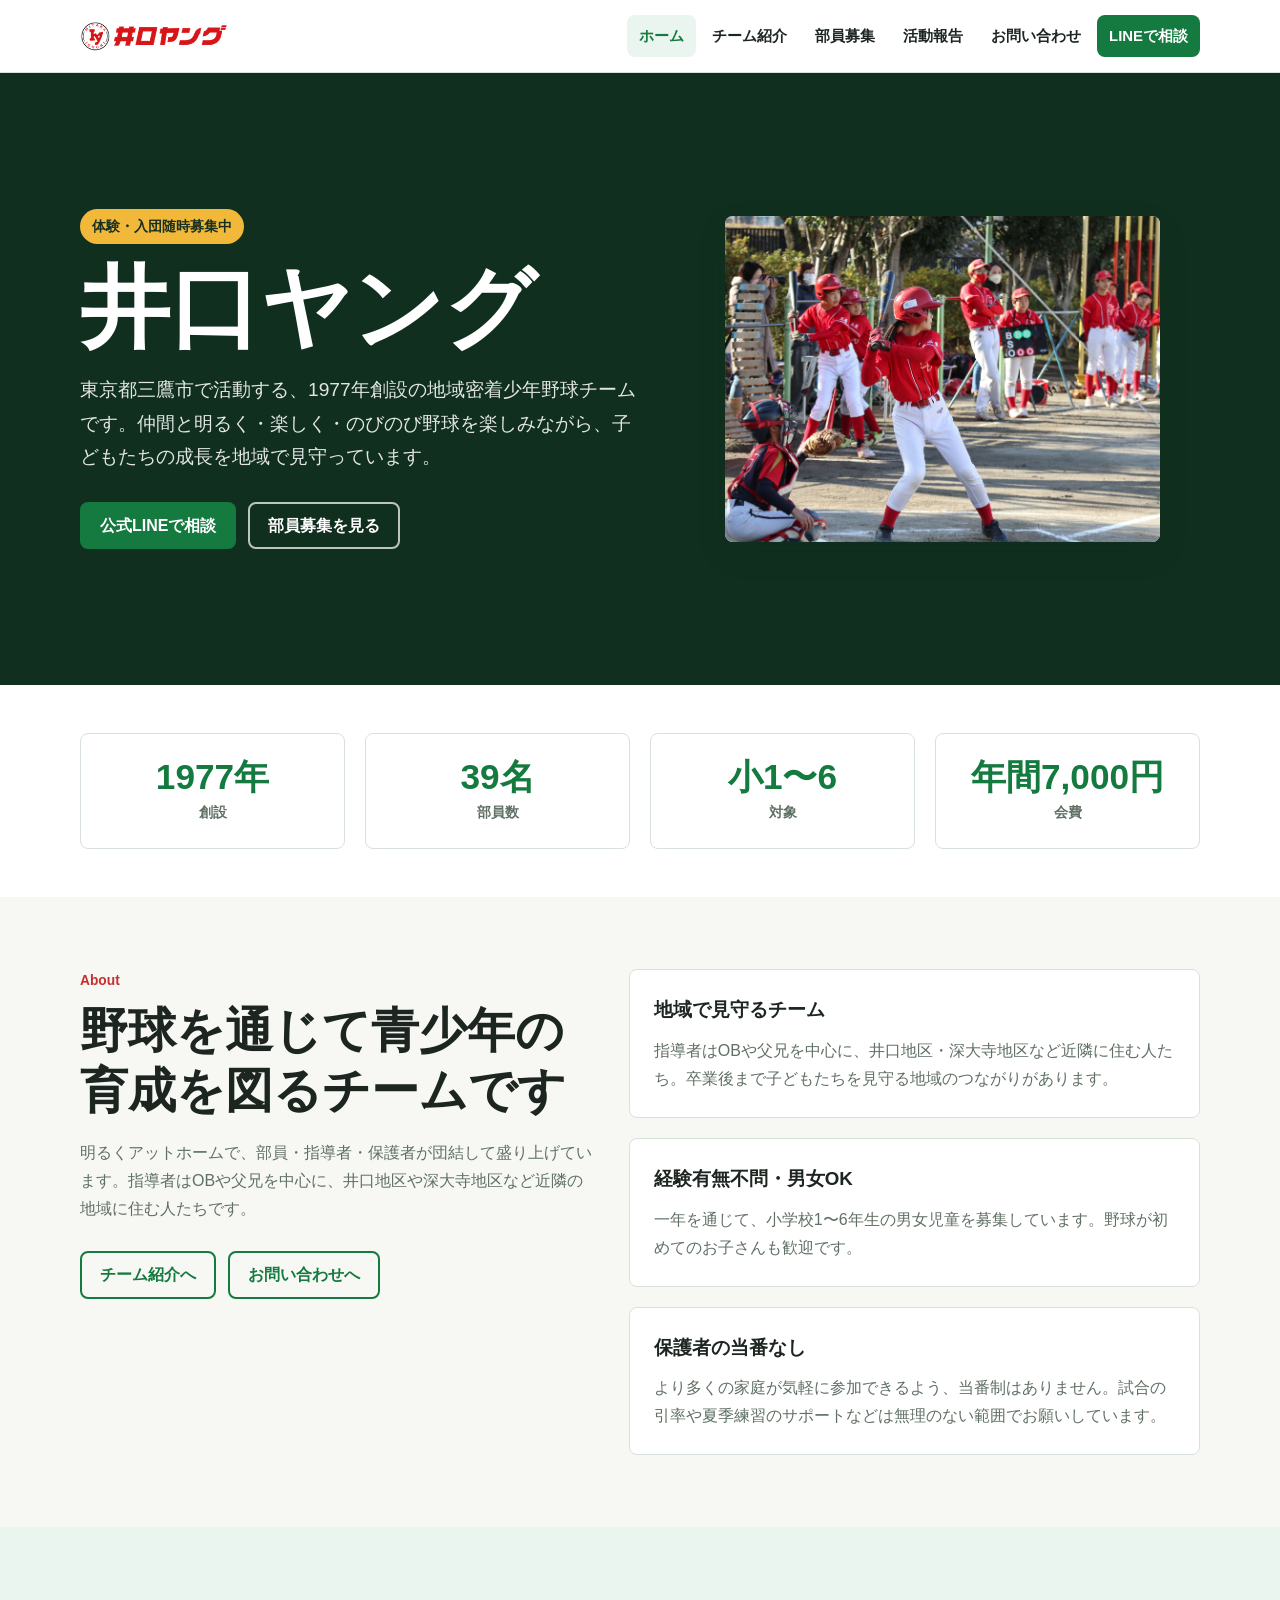
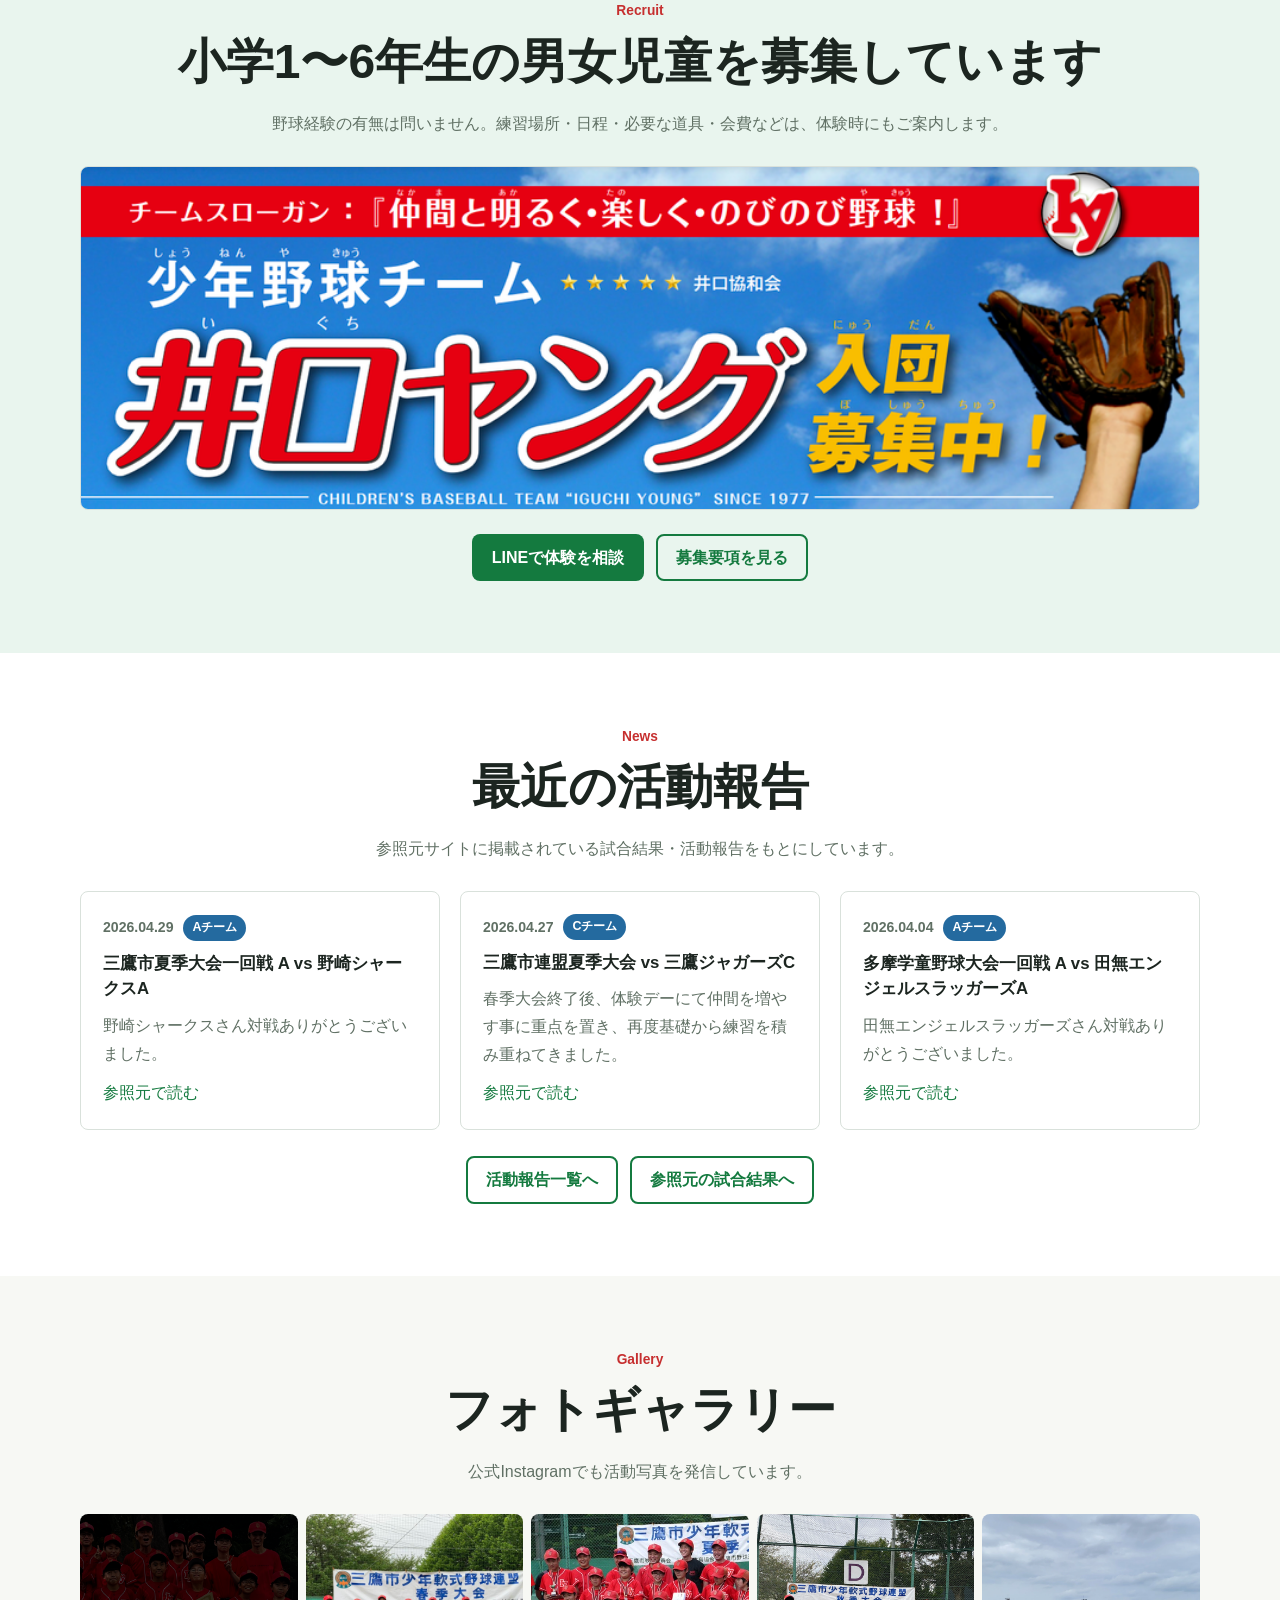
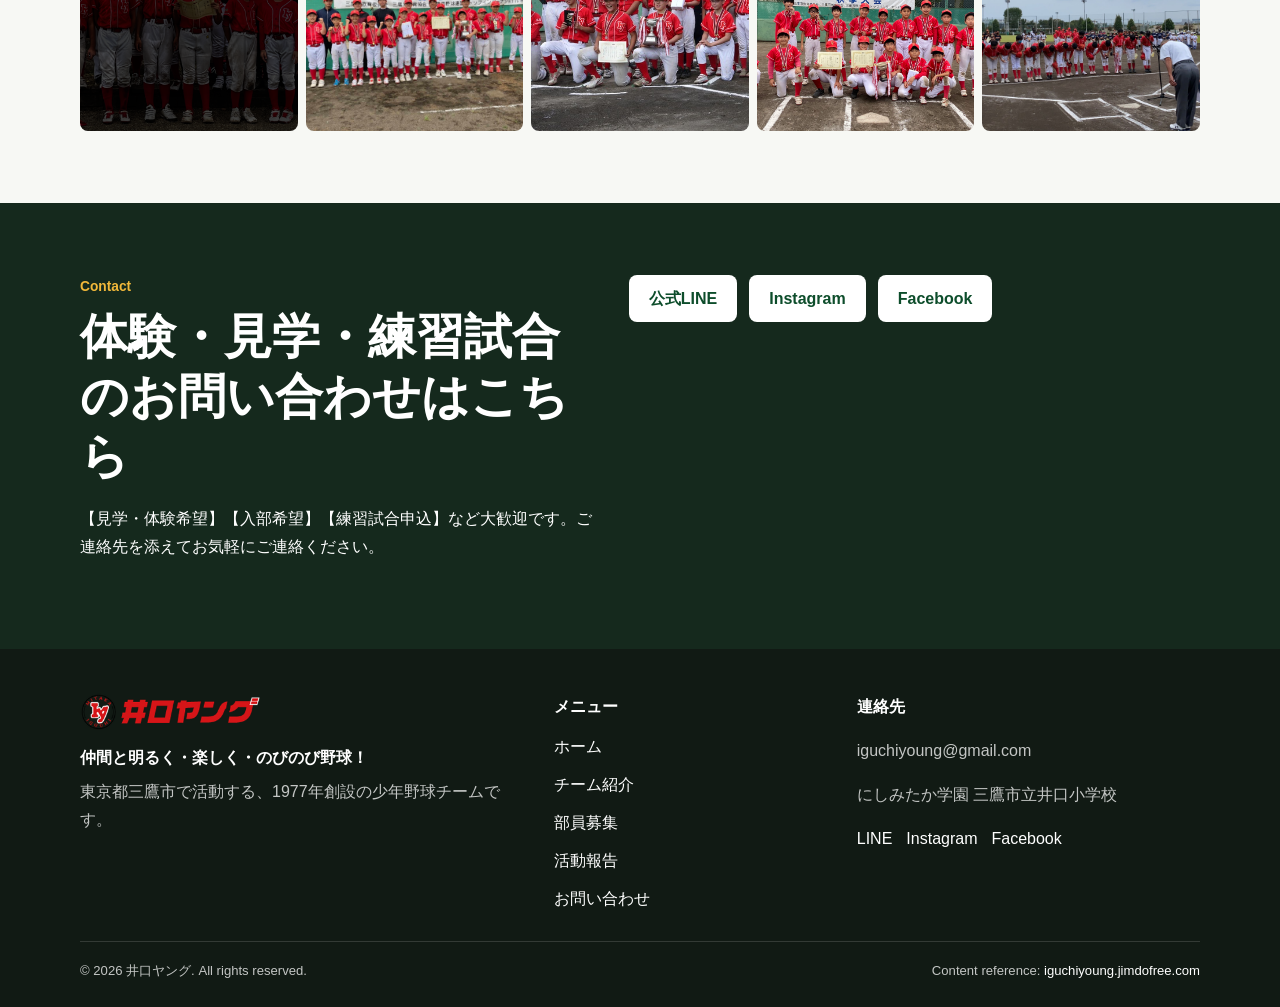
==== commit da848c27: "Add files via upload" ====
--- a/index.html
+++ b/index.html
@@ -1,526 +1,120 @@
-<!DOCTYPE html>
+<!doctype html>
 <html lang="ja">
 <head>
-  <meta charset="UTF-8">
-  <meta name="viewport" content="width=device-width, initial-scale=1.0">
-  <title>井口ヤング｜名古屋の少年野球チーム 体験入部受付中</title>
-  <meta name="description" content="名古屋市の少年野球チーム・井口ヤング。小学1〜6年生対象。楽しく・礼儀正しく・仲間を大切にを理念に活動中。体験入部随時受付中！">
-  <meta property="og:title" content="井口ヤング｜名古屋の少年野球チーム">
-  <meta property="og:description" content="体験入部随時受付中！まずは公式LINEにお気軽にご連絡ください。">
-  <meta property="og:image" content="images/og-image.jpg">
+  <meta charset="utf-8">
+  <meta name="viewport" content="width=device-width, initial-scale=1">
+  <title>井口ヤング｜東京都三鷹市の少年野球チーム</title>
+  <meta name="description" content="井口ヤングは東京都三鷹市で活動する少年野球チームです。体験・入団は随時受付中。公式LINE、Instagram、Facebookのリンクも掲載しています。">
+  <meta property="og:title" content="井口ヤング｜東京都三鷹市の少年野球チーム">
+  <meta property="og:description" content="仲間と明るく・楽しく・のびのび野球！体験・入団は随時受付中です。">
+  <meta property="og:image" content="images/hero.jpg">
   <meta property="og:type" content="website">
+  <link rel="stylesheet" href="css/style.css">
+</head>
+<body data-page="home">
+  <header id="site-header" class="site-header"></header>
 
-  <script src="https://cdn.tailwindcss.com"></script>
-  <link rel="preconnect" href="https://fonts.googleapis.com">
-  <link rel="preconnect" href="https://fonts.gstatic.com" crossorigin>
-  <link href="https://fonts.googleapis.com/css2?family=Bebas+Neue&family=Noto+Sans+JP:wght@400;500;700;900&display=swap" rel="stylesheet">
-  <script src="config.js"></script>
+  <main>
+    <section class="hero">
+      <div class="hero-layout">
+        <div class="hero-copy">
+          <span class="hero-kicker">体験・入団随時募集中</span>
+          <h1>井口ヤング</h1>
+          <p>東京都三鷹市で活動する、1977年創設の地域密着少年野球チームです。仲間と明るく・楽しく・のびのび野球を楽しみながら、子どもたちの成長を地域で見守っています。</p>
+          <div class="hero-actions">
+            <a class="button button-primary" href="https://lin.ee/oZJ19DI" data-line-href>公式LINEで相談</a>
+            <a class="button button-secondary" href="recruit.html">部員募集を見る</a>
+          </div>
+        </div>
+        <figure class="hero-media">
+          <img src="images/hero.jpg" alt="井口ヤングの活動写真">
+        </figure>
+      </div>
+    </section>
 
-  <script>
-    tailwind.config = {
-      theme: {
-        extend: {
-          colors: {
-            'red-team':   '#C8102E',
-            'red-dark':   '#8B0000',
-            'red-light':  '#E84060',
-            'gold':       '#F7C948',
-            'line-green': '#06C755',
-          }
-        }
-      }
-    }
-  </script>
+    <section class="section-tight band-white">
+      <div class="container">
+        <div id="stats-grid" class="grid grid-4"></div>
+      </div>
+    </section>
 
-  <style>
-    * { box-sizing: border-box; }
-    body { font-family: 'Noto Sans JP', sans-serif; color: #1c1c1c; overflow-x: hidden; }
-    .bebas { font-family: 'Bebas Neue', sans-serif; letter-spacing: 0.04em; }
+    <section class="section">
+      <div class="container split">
+        <div>
+          <p class="eyebrow">About</p>
+          <h2 class="section-title">野球を通じて青少年の育成を図るチームです</h2>
+          <p class="section-lead">明るくアットホームで、部員・指導者・保護者が団結して盛り上げています。指導者はOBや父兄を中心に、井口地区や深大寺地区など近隣の地域に住む人たちです。</p>
+          <div class="action-row">
+            <a class="button button-outline" href="team.html">チーム紹介へ</a>
+            <a class="button button-outline" href="contact.html">お問い合わせへ</a>
+          </div>
+        </div>
+        <div id="home-highlights" class="grid"></div>
+      </div>
+    </section>
 
-    /* ── floating LINE ── */
-    #float-line {
-      position: fixed; bottom: 24px; right: 20px; z-index: 9999;
-      display: flex; align-items: center; gap: 10px;
-      background: #06C755; color: #fff;
-      padding: 14px 20px 14px 16px; border-radius: 50px;
-      font-weight: 700; font-size: 14px;
-      box-shadow: 0 6px 24px rgba(6,199,85,.5);
-      text-decoration: none; transition: transform .25s, box-shadow .25s;
-      animation: float-bob 3s ease-in-out infinite;
-    }
-    #float-line:hover { transform: scale(1.06) translateY(-2px); box-shadow: 0 10px 30px rgba(6,199,85,.55); }
-    #float-line svg { flex-shrink: 0; }
-    @keyframes float-bob {
-      0%,100% { transform: translateY(0); }
-      50% { transform: translateY(-5px); }
-    }
-
-    /* ── hero ── */
-    .hero-bg {
-      background: linear-gradient(135deg, #6b0000 0%, #C8102E 55%, #E84060 100%);
-      position: relative; overflow: hidden;
-    }
-    .hero-bg::before {
-      content: ''; position: absolute; inset: 0;
-      background: url('images/main-hero.jpg') center/cover no-repeat;
-      opacity: .22; mix-blend-mode: luminosity;
-    }
-    .hero-diagonal {
-      position: absolute; bottom: -2px; left: 0; right: 0; height: 80px;
-      background: #f8f8f8;
-      clip-path: polygon(0 100%, 100% 0, 100% 100%);
-    }
-
-    /* ── red stripe decoration ── */
-    .stripe-deco {
-      background: repeating-linear-gradient(
-        -55deg, transparent, transparent 8px,
-        rgba(255,255,255,.06) 8px, rgba(255,255,255,.06) 16px
-      );
-    }
-
-    /* ── card hover ── */
-    .card-lift { transition: transform .3s ease, box-shadow .3s ease; }
-    .card-lift:hover { transform: translateY(-6px); box-shadow: 0 16px 40px rgba(200,16,46,.18); }
-
-    /* ── section divider ── */
-    .wave-top {
-      clip-path: ellipse(55% 55% at 50% 100%);
-      height: 60px; background: inherit;
-    }
-
-    /* ── instagram gradient ── */
-    .insta-grad {
-      background: linear-gradient(135deg, #f09433 0%, #e6683c 25%, #dc2743 50%, #cc2366 75%, #bc1888 100%);
-    }
-
-    /* ── scroll reveal ── */
-    .reveal { opacity: 0; transform: translateY(28px); transition: opacity .65s ease, transform .65s ease; }
-    .reveal.in { opacity: 1; transform: none; }
-
-    /* ── mobile menu ── */
-    #mobile-menu { display: none; }
-    #mobile-menu.open { display: block; }
-
-    /* ── image aspect ratio ── */
-    .aspect-card { aspect-ratio: 4/3; }
-    .aspect-sq   { aspect-ratio: 1/1; }
-    .img-cover { width: 100%; height: 100%; object-fit: cover; object-position: center; }
-
-    /* ── blog category badge ── */
-    .badge-game    { background: #C8102E; }
-    .badge-practice { background: #2563eb; }
-    .badge-event   { background: #059669; }
-
-    @media (max-width: 640px) {
-      #float-line span { display: none; }
-      #float-line { padding: 16px; border-radius: 50%; }
-    }
-  </style>
-</head>
-<body class="bg-gray-50">
-
-  <!-- ╔══════════════════════════════════════════════════╗
-       ║  FLOATING LINE BUTTON                           ║
-       ╚══════════════════════════════════════════════════╝ -->
-  <a id="float-line" href="#" aria-label="公式LINEへ">
-    <svg width="24" height="24" viewBox="0 0 24 24" fill="white">
-      <path d="M12 2C6.477 2 2 6.059 2 11.07c0 4.49 3.65 8.24 8.58 8.962l-.5 1.857c-.08.297.165.573.458.51l2.17-.496c.35.06.71.097 1.082.097 5.523 0 10-4.059 10-9.07S17.523 2 12 2zm-3.75 11.25c0 .414-.336.75-.75.75s-.75-.336-.75-.75V9.75c0-.414.336-.75.75-.75s.75.336.75.75v3.5zm1.5.75c-.414 0-.75-.336-.75-.75V9.75c0-.414.336-.75.75-.75h2.25c.414 0 .75.336.75.75s-.336.75-.75.75H10.5v.5h1.25c.414 0 .75.336.75.75s-.336.75-.75.75H10.5v.5h1.25c.414 0 .75.336.75.75s-.336.75-.75.75H9.75zm7.5 0h-2.25c-.414 0-.75-.336-.75-.75V9.75c0-.414.336-.75.75-.75s.75.336.75.75v2.75h1.5c.414 0 .75.336.75.75s-.336.75-.75.75zm-10.5 0"/>
-    </svg>
-    <span>LINEで相談する</span>
-  </a>
-
-  <!-- ╔══════════════════════════════════════════════════╗
-       ║  HEADER / NAV                                   ║
-       ╚══════════════════════════════════════════════════╝ -->
-  <header id="site-header" class="sticky top-0 z-50 bg-white shadow-md transition-all">
-    <div class="max-w-6xl mx-auto px-4 sm:px-6">
-      <div class="flex items-center justify-between h-16">
-
-        <!-- Logo -->
-        <a href="index.html" class="flex items-center gap-3">
-          <div class="w-10 h-10 rounded-full bg-red-team flex items-center justify-center overflow-hidden">
-            <img src="images/logo.png" alt="井口ヤングロゴ" class="w-full h-full object-cover"
-              onerror="this.style.display='none';this.parentElement.innerHTML='<span class=\'text-white font-bold text-sm bebas\'>IY</span>'">
-          </div>
-          <div class="leading-tight">
-            <div class="text-red-team font-black text-lg leading-none bebas tracking-wider">井口ヤング</div>
-            <div class="text-gray-400 text-xs">少年野球チーム</div>
-          </div>
-        </a>
-
-        <!-- Desktop Nav -->
-        <nav class="hidden md:flex items-center gap-1" id="desktop-nav"></nav>
-
-        <!-- SNS icons + hamburger -->
-        <div class="flex items-center gap-3">
-          <a href="#" id="header-line" class="hidden sm:flex items-center gap-1.5 bg-line-green hover:bg-green-600 text-white text-xs font-bold px-3 py-1.5 rounded-full transition-colors">
-            LINE
-          </a>
-          <a href="#" id="header-insta" class="hidden sm:flex text-pink-600 hover:text-pink-800 transition-colors" aria-label="Instagram">
-            <svg width="22" height="22" fill="currentColor" viewBox="0 0 24 24">
-              <path d="M12 2.163c3.204 0 3.584.012 4.85.07 3.252.148 4.771 1.691 4.919 4.919.058 1.265.069 1.645.069 4.849 0 3.205-.012 3.584-.069 4.849-.149 3.225-1.664 4.771-4.919 4.919-1.266.058-1.644.07-4.85.07-3.204 0-3.584-.012-4.849-.07-3.26-.149-4.771-1.699-4.919-4.92-.058-1.265-.07-1.644-.07-4.849 0-3.204.013-3.583.07-4.849.149-3.227 1.664-4.771 4.919-4.919 1.266-.057 1.645-.069 4.849-.069zm0-2.163c-3.259 0-3.667.014-4.947.072-4.358.2-6.78 2.618-6.98 6.98-.059 1.281-.073 1.689-.073 4.948 0 3.259.014 3.668.072 4.948.2 4.358 2.618 6.78 6.98 6.98 1.281.058 1.689.072 4.948.072 3.259 0 3.668-.014 4.948-.072 4.354-.2 6.782-2.618 6.979-6.98.059-1.28.073-1.689.073-4.948 0-3.259-.014-3.667-.072-4.947-.196-4.354-2.617-6.78-6.979-6.98-1.281-.059-1.69-.073-4.949-.073zm0 5.838c-3.403 0-6.162 2.759-6.162 6.162s2.759 6.163 6.162 6.163 6.162-2.759 6.162-6.163c0-3.403-2.759-6.162-6.162-6.162zm0 10.162c-2.209 0-4-1.79-4-4 0-2.209 1.791-4 4-4s4 1.791 4 4c0 2.21-1.791 4-4 4zm6.406-11.845c-.796 0-1.441.645-1.441 1.44s.645 1.44 1.441 1.44c.795 0 1.439-.645 1.439-1.44s-.644-1.44-1.439-1.44z"/>
-            </svg>
-          </a>
-          <!-- Hamburger -->
-          <button id="hamburger" class="md:hidden p-2 rounded-lg hover:bg-gray-100 transition-colors" aria-label="メニュー">
-            <svg id="ham-icon" width="22" height="22" fill="none" stroke="#C8102E" stroke-width="2.5" stroke-linecap="round">
-              <line x1="3" y1="6" x2="19" y2="6"/>
-              <line x1="3" y1="12" x2="19" y2="12"/>
-              <line x1="3" y1="18" x2="19" y2="18"/>
-            </svg>
-          </button>
+    <section class="section band-green">
+      <div class="container">
+        <div class="center">
+          <p class="eyebrow">Recruit</p>
+          <h2 class="section-title">小学1〜6年生の男女児童を募集しています</h2>
+          <p class="section-lead">野球経験の有無は問いません。練習場所・日程・必要な道具・会費などは、体験時にもご案内します。</p>
+        </div>
+        <img class="recruit-banner" src="images/recruit-banner.png" alt="三鷹市少年野球チーム 井口ヤング 入団募集中">
+        <div class="action-row" style="justify-content:center;margin-top:24px">
+          <a class="button button-primary" href="https://lin.ee/oZJ19DI" data-line-href>LINEで体験を相談</a>
+          <a class="button button-outline" href="recruit.html">募集要項を見る</a>
         </div>
       </div>
-    </div>
+    </section>
 
-    <!-- Mobile menu -->
-    <div id="mobile-menu" class="md:hidden border-t border-gray-100 bg-white">
-      <nav id="mobile-nav" class="flex flex-col py-2"></nav>
-      <div class="flex gap-3 px-4 py-3 border-t border-gray-100">
-        <a href="#" id="mobile-line-btn" class="flex-1 bg-line-green text-white text-center py-2.5 rounded-lg font-bold text-sm">💬 公式LINE</a>
-        <a href="#" id="mobile-insta-btn" class="flex-1 bg-gradient-to-r from-yellow-400 via-red-400 to-pink-500 text-white text-center py-2.5 rounded-lg font-bold text-sm">📸 Instagram</a>
-      </div>
-    </div>
-  </header>
-
-
-  <!-- ╔══════════════════════════════════════════════════╗
-       ║  HERO                                           ║
-       ╚══════════════════════════════════════════════════╝ -->
-  <section class="hero-bg stripe-deco relative" style="min-height: min(100svh, 680px);">
-    <div class="relative z-10 flex flex-col items-center justify-center text-center text-white px-4 py-24 sm:py-32 min-h-[inherit]" style="min-height: min(100svh, 680px);">
-
-      <!-- Badge -->
-      <div class="inline-flex items-center gap-2 bg-white/15 backdrop-blur-sm border border-white/30 rounded-full px-4 py-1.5 text-sm font-medium mb-6 reveal">
-        <span class="w-2 h-2 rounded-full bg-gold animate-pulse"></span>
-        体験入部 随時受付中！
-      </div>
-
-      <!-- Team name -->
-      <h1 class="bebas text-7xl sm:text-9xl leading-none mb-2 reveal" style="text-shadow: 0 4px 24px rgba(0,0,0,.4);">
-        井口ヤング
-      </h1>
-      <p class="bebas text-xl sm:text-3xl text-white/70 tracking-[.3em] mb-6 reveal">IGUCHI YOUNG BASEBALL</p>
-
-      <!-- Tagline -->
-      <p class="text-lg sm:text-xl font-medium text-white/90 mb-10 reveal" style="text-shadow:0 2px 8px rgba(0,0,0,.5)">
-        楽しく・礼儀正しく・仲間を大切に
-      </p>
-
-      <!-- CTAs -->
-      <div class="flex flex-col sm:flex-row gap-4 reveal">
-        <a href="#" id="hero-line-btn"
-          class="flex items-center justify-center gap-2 bg-line-green hover:bg-green-500 text-white font-bold text-lg px-8 py-4 rounded-xl shadow-lg transition-all hover:shadow-green-400/40 hover:scale-105">
-          <svg width="24" height="24" fill="white" viewBox="0 0 24 24"><path d="M12 2C6.477 2 2 6.059 2 11.07c0 4.49 3.65 8.24 8.58 8.962l-.5 1.857c-.08.297.165.573.458.51l2.17-.496c.35.06.71.097 1.082.097 5.523 0 10-4.059 10-9.07S17.523 2 12 2z"/></svg>
-          体験入部を相談する（LINE）
-        </a>
-        <a href="recruit.html"
-          class="flex items-center justify-center gap-2 bg-white/15 hover:bg-white/25 border-2 border-white/60 text-white font-bold text-lg px-8 py-4 rounded-xl backdrop-blur transition-all hover:scale-105">
-          部員募集ページを見る →
-        </a>
-      </div>
-    </div>
-    <div class="hero-diagonal"></div>
-  </section>
-
-
-  <!-- ╔══════════════════════════════════════════════════╗
-       ║  STATS BAR                                      ║
-       ╚══════════════════════════════════════════════════╝ -->
-  <section class="bg-red-team py-8 sm:py-10">
-    <div class="max-w-5xl mx-auto px-4">
-      <div class="grid grid-cols-2 sm:grid-cols-4 gap-6 text-center text-white" id="stats-bar"></div>
-    </div>
-  </section>
-
-
-  <!-- ╔══════════════════════════════════════════════════╗
-       ║  LATEST ACTIVITIES                              ║
-       ╚══════════════════════════════════════════════════╝ -->
-  <section class="bg-gray-50 py-16 sm:py-20 px-4">
-    <div class="max-w-6xl mx-auto">
-      <div class="flex items-end justify-between mb-10 reveal">
-        <div>
-          <p class="text-red-team font-bold text-sm tracking-widest uppercase mb-1">News &amp; Report</p>
-          <h2 class="bebas text-4xl sm:text-5xl text-gray-900">最新の活動報告</h2>
+    <section class="section band-white">
+      <div class="container">
+        <div class="center">
+          <p class="eyebrow">News</p>
+          <h2 class="section-title">最近の活動報告</h2>
+          <p class="section-lead">参照元サイトに掲載されている試合結果・活動報告をもとにしています。</p>
         </div>
-        <a href="blog.html" class="text-red-team font-bold text-sm hover:underline hidden sm:block">すべて見る →</a>
-      </div>
-
-      <div class="grid sm:grid-cols-3 gap-6 reveal" id="blog-cards"></div>
-
-      <div class="text-center mt-10 sm:hidden reveal">
-        <a href="blog.html" class="inline-block border-2 border-red-team text-red-team font-bold px-8 py-3 rounded-full hover:bg-red-team hover:text-white transition-colors">
-          すべての活動報告を見る
-        </a>
-      </div>
-    </div>
-  </section>
-
-
-  <!-- ╔══════════════════════════════════════════════════╗
-       ║  PHILOSOPHY                                     ║
-       ╚══════════════════════════════════════════════════╝ -->
-  <section class="bg-red-dark py-16 sm:py-20 px-4 stripe-deco relative">
-    <div class="max-w-5xl mx-auto relative z-10">
-      <div class="text-center mb-12 reveal">
-        <p class="text-gold font-bold text-sm tracking-widest uppercase mb-2">Our Philosophy</p>
-        <h2 class="bebas text-4xl sm:text-5xl text-white">チームの理念</h2>
-      </div>
-      <div class="grid sm:grid-cols-3 gap-6 reveal" id="philosophy-cards"></div>
-    </div>
-  </section>
-
-
-  <!-- ╔══════════════════════════════════════════════════╗
-       ║  SNS / LINE BANNER                              ║
-       ╚══════════════════════════════════════════════════╝ -->
-  <section class="bg-gray-100 py-16 sm:py-20 px-4">
-    <div class="max-w-5xl mx-auto">
-      <div class="text-center mb-10 reveal">
-        <p class="text-red-team font-bold text-sm tracking-widest uppercase mb-1">Follow &amp; Contact</p>
-        <h2 class="bebas text-4xl sm:text-5xl text-gray-900">SNS・LINEでつながろう</h2>
-      </div>
-
-      <!-- 2 column grid (stacked on mobile) -->
-      <div class="grid sm:grid-cols-2 gap-5 reveal">
-
-        <!-- LINE card -->
-        <div class="bg-line-green rounded-2xl p-8 flex flex-col items-center text-center text-white shadow-xl card-lift overflow-hidden relative">
-          <div class="absolute top-0 right-0 w-40 h-40 bg-white/10 rounded-full -translate-y-10 translate-x-10"></div>
-          <div class="relative z-10">
-            <div class="w-20 h-20 bg-white/20 rounded-2xl flex items-center justify-center mb-5 mx-auto">
-              <svg width="44" height="44" fill="white" viewBox="0 0 24 24">
-                <path d="M12 2C6.477 2 2 6.059 2 11.07c0 4.49 3.65 8.24 8.58 8.962l-.5 1.857c-.08.297.165.573.458.51l2.17-.496c.35.06.71.097 1.082.097 5.523 0 10-4.059 10-9.07S17.523 2 12 2z"/>
-              </svg>
-            </div>
-            <h3 class="bebas text-3xl mb-2">体験入部の相談はLINEから！</h3>
-            <p class="text-white/85 text-sm mb-6 leading-relaxed">
-              「体験したい！」「費用を知りたい」など、<br>
-              どんな質問でもお気軽にどうぞ。<br>
-              <strong>通常24時間以内にご返信します。</strong>
-            </p>
-            <a href="#" id="sns-line-btn"
-              class="bg-white text-line-green font-black text-lg px-8 py-3.5 rounded-xl hover:bg-green-50 transition-colors shadow-lg">
-              公式LINEを友だち追加 →
-            </a>
-            <p class="text-white/60 text-xs mt-3" id="sns-line-id"></p>
-          </div>
-        </div>
-
-        <!-- Instagram card -->
-        <div class="insta-grad rounded-2xl p-8 flex flex-col items-center text-center text-white shadow-xl card-lift overflow-hidden relative">
-          <div class="absolute bottom-0 left-0 w-40 h-40 bg-white/10 rounded-full translate-y-10 -translate-x-10"></div>
-          <div class="relative z-10">
-            <div class="w-20 h-20 bg-white/20 rounded-2xl flex items-center justify-center mb-5 mx-auto">
-              <svg width="44" height="44" fill="white" viewBox="0 0 24 24">
-                <path d="M12 2.163c3.204 0 3.584.012 4.85.07 3.252.148 4.771 1.691 4.919 4.919.058 1.265.069 1.645.069 4.849 0 3.205-.012 3.584-.069 4.849-.149 3.225-1.664 4.771-4.919 4.919-1.266.058-1.644.07-4.85.07-3.204 0-3.584-.012-4.849-.07-3.26-.149-4.771-1.699-4.919-4.92-.058-1.265-.07-1.644-.07-4.849 0-3.204.013-3.583.07-4.849.149-3.227 1.664-4.771 4.919-4.919 1.266-.057 1.645-.069 4.849-.069zm0-2.163c-3.259 0-3.667.014-4.947.072-4.358.2-6.78 2.618-6.98 6.98-.059 1.281-.073 1.689-.073 4.948 0 3.259.014 3.668.072 4.948.2 4.358 2.618 6.78 6.98 6.98 1.281.058 1.689.072 4.948.072 3.259 0 3.668-.014 4.948-.072 4.354-.2 6.782-2.618 6.979-6.98.059-1.28.073-1.689.073-4.948 0-3.259-.014-3.667-.072-4.947-.196-4.354-2.617-6.78-6.979-6.98-1.281-.059-1.69-.073-4.949-.073zm0 5.838c-3.403 0-6.162 2.759-6.162 6.162s2.759 6.163 6.162 6.163 6.162-2.759 6.162-6.163c0-3.403-2.759-6.162-6.162-6.162zm0 10.162c-2.209 0-4-1.79-4-4 0-2.209 1.791-4 4-4s4 1.791 4 4c0 2.21-1.791 4-4 4zm6.406-11.845c-.796 0-1.441.645-1.441 1.44s.645 1.44 1.441 1.44c.795 0 1.439-.645 1.439-1.44s-.644-1.44-1.439-1.44z"/>
-              </svg>
-            </div>
-            <h3 class="bebas text-3xl mb-2">日々の練習風景を公開中！</h3>
-            <p class="text-white/85 text-sm mb-6 leading-relaxed">
-              練習・試合・イベントの写真を<br>
-              毎週更新中。フォローしてね！<br>
-              <strong id="insta-handle-text"></strong>
-            </p>
-            <a href="#" id="sns-insta-btn"
-              class="bg-white text-pink-600 font-black text-lg px-8 py-3.5 rounded-xl hover:bg-pink-50 transition-colors shadow-lg">
-              Instagramをフォロー →
-            </a>
-          </div>
-        </div>
-
-      </div>
-    </div>
-  </section>
-
-
-  <!-- ╔══════════════════════════════════════════════════╗
-       ║  GALLERY PREVIEW                                ║
-       ╚══════════════════════════════════════════════════╝ -->
-  <section class="bg-white py-16 sm:py-20 px-4">
-    <div class="max-w-6xl mx-auto">
-      <div class="text-center mb-10 reveal">
-        <p class="text-red-team font-bold text-sm tracking-widest uppercase mb-1">Gallery</p>
-        <h2 class="bebas text-4xl sm:text-5xl text-gray-900">フォトギャラリー</h2>
-        <p class="text-gray-500 text-sm mt-2">最新の活動写真をInstagramで公開中</p>
-      </div>
-
-      <div class="grid grid-cols-2 sm:grid-cols-3 gap-2 sm:gap-3 reveal" id="gallery-grid"></div>
-
-      <div class="text-center mt-8 reveal">
-        <a href="#" id="gallery-insta-link"
-          class="inline-flex items-center gap-2 border-2 border-gray-200 hover:border-red-team text-gray-600 hover:text-red-team font-bold px-8 py-3.5 rounded-full transition-colors">
-          <svg width="18" height="18" fill="currentColor" viewBox="0 0 24 24"><path d="M12 2.163c3.204 0 3.584.012 4.85.07 3.252.148 4.771 1.691 4.919 4.919.058 1.265.069 1.645.069 4.849 0 3.205-.012 3.584-.069 4.849-.149 3.225-1.664 4.771-4.919 4.919-1.266.058-1.644.07-4.85.07-3.204 0-3.584-.012-4.849-.07-3.26-.149-4.771-1.699-4.919-4.92-.058-1.265-.07-1.644-.07-4.849 0-3.204.013-3.583.07-4.849.149-3.227 1.664-4.771 4.919-4.919 1.266-.057 1.645-.069 4.849-.069zm0-2.163c-3.259 0-3.667.014-4.947.072-4.358.2-6.78 2.618-6.98 6.98-.059 1.281-.073 1.689-.073 4.948 0 3.259.014 3.668.072 4.948.2 4.358 2.618 6.78 6.98 6.98 1.281.058 1.689.072 4.948.072 3.259 0 3.668-.014 4.948-.072 4.354-.2 6.782-2.618 6.979-6.98.059-1.28.073-1.689.073-4.948 0-3.259-.014-3.667-.072-4.947-.196-4.354-2.617-6.78-6.979-6.98-1.281-.059-1.69-.073-4.949-.073zm0 5.838c-3.403 0-6.162 2.759-6.162 6.162s2.759 6.163 6.162 6.163 6.162-2.759 6.162-6.163c0-3.403-2.759-6.162-6.162-6.162zm0 10.162c-2.209 0-4-1.79-4-4 0-2.209 1.791-4 4-4s4 1.791 4 4c0 2.21-1.791 4-4 4zm6.406-11.845c-.796 0-1.441.645-1.441 1.44s.645 1.44 1.441 1.44c.795 0 1.439-.645 1.439-1.44s-.644-1.44-1.439-1.44z"/></svg>
-          Instagramでもっと見る
-        </a>
-      </div>
-    </div>
-  </section>
-
-
-  <!-- ╔══════════════════════════════════════════════════╗
-       ║  RECRUIT CTA                                    ║
-       ╚══════════════════════════════════════════════════╝ -->
-  <section class="bg-red-team stripe-deco py-16 sm:py-20 px-4">
-    <div class="max-w-3xl mx-auto text-center text-white reveal">
-      <p class="bebas text-2xl text-gold tracking-widest mb-3">JOIN US</p>
-      <h2 class="bebas text-5xl sm:text-6xl mb-4 leading-tight">
-        一緒に野球をやろう！<br>体験入部 随時受付中
-      </h2>
-      <p class="text-white/85 text-base sm:text-lg mb-10 leading-relaxed">
-        野球未経験でも大丈夫。道具もレンタルできます。<br>
-        まずは気軽に体験してみてください！
-      </p>
-      <div class="flex flex-col sm:flex-row gap-4 justify-center">
-        <a href="recruit.html"
-          class="bg-white text-red-team font-black text-lg px-10 py-4 rounded-xl hover:bg-gray-100 transition-colors shadow-lg">
-          部員募集ページへ
-        </a>
-        <a href="#" id="cta-line-btn"
-          class="bg-line-green hover:bg-green-500 text-white font-black text-lg px-10 py-4 rounded-xl transition-colors shadow-lg">
-          💬 LINEで体験相談
-        </a>
-      </div>
-    </div>
-  </section>
-
-
-  <!-- ╔══════════════════════════════════════════════════╗
-       ║  FOOTER                                         ║
-       ╚══════════════════════════════════════════════════╝ -->
-  <footer class="bg-gray-900 text-gray-400 py-12 px-4">
-    <div class="max-w-6xl mx-auto">
-      <div class="grid sm:grid-cols-3 gap-8 mb-10">
-
-        <!-- Brand -->
-        <div>
-          <div class="bebas text-2xl text-white mb-2">井口ヤング</div>
-          <p class="text-sm leading-relaxed" id="footer-tagline"></p>
-          <div class="flex gap-3 mt-4">
-            <a href="#" id="footer-line" class="text-xs bg-line-green text-white px-3 py-1.5 rounded-full font-bold">LINE</a>
-            <a href="#" id="footer-insta" class="text-xs bg-gradient-to-r from-yellow-500 to-pink-500 text-white px-3 py-1.5 rounded-full font-bold">Instagram</a>
-          </div>
-        </div>
-
-        <!-- Nav -->
-        <div>
-          <h4 class="text-white font-bold mb-3 text-sm uppercase tracking-wider">メニュー</h4>
-          <ul class="space-y-2 text-sm" id="footer-nav"></ul>
-        </div>
-
-        <!-- Contact -->
-        <div>
-          <h4 class="text-white font-bold mb-3 text-sm uppercase tracking-wider">練習情報</h4>
-          <ul class="space-y-2 text-sm" id="footer-info"></ul>
+        <div id="recent-posts" class="grid grid-3"></div>
+        <div class="action-row" style="justify-content:center;margin-top:26px">
+          <a class="button button-outline" href="news.html">活動報告一覧へ</a>
+          <a class="button button-outline" href="https://iguchiyoung.jimdofree.com/試合結果/" target="_blank" rel="noopener">参照元の試合結果へ</a>
         </div>
       </div>
+    </section>
 
-      <div class="border-t border-gray-800 pt-6 flex flex-col sm:flex-row justify-between items-center gap-2 text-xs">
-        <p>© 2025 井口ヤング All rights reserved.</p>
-        <p>小学1〜6年生 体験入部随時受付中</p>
+    <section class="section">
+      <div class="container">
+        <div class="center">
+          <p class="eyebrow">Gallery</p>
+          <h2 class="section-title">フォトギャラリー</h2>
+          <p class="section-lead">公式Instagramでも活動写真を発信しています。</p>
+        </div>
+        <div id="gallery-grid" class="gallery-grid"></div>
       </div>
-    </div>
-  </footer>
+    </section>
 
+    <section class="section band-dark">
+      <div class="container split">
+        <div>
+          <p class="eyebrow" style="color:#f1b83a">Contact</p>
+          <h2 class="section-title">体験・見学・練習試合のお問い合わせはこちら</h2>
+          <p>【見学・体験希望】【入部希望】【練習試合申込】など大歓迎です。ご連絡先を添えてお気軽にご連絡ください。</p>
+        </div>
+        <div class="action-row">
+          <a class="button button-light" href="https://lin.ee/oZJ19DI" data-line-href>公式LINE</a>
+          <a class="button button-light" href="https://www.instagram.com/iguchiyoung/" data-instagram-href>Instagram</a>
+          <a class="button button-light" href="https://www.facebook.com/iguchiyoung" data-facebook-href>Facebook</a>
+        </div>
+      </div>
+    </section>
+  </main>
 
-  <!-- ════════════════════ SCRIPTS ════════════════════ -->
-  <script>
-    // ── Helper ──────────────────────────────────────────
-    const C = SITE_CONFIG;
-    const $ = id => document.getElementById(id);
-    const imgFallbackColor = '#f3f4f6';
+  <footer id="site-footer" class="site-footer"></footer>
+  <a class="floating-line" href="https://lin.ee/oZJ19DI" data-line-href>LINEで相談</a>
 
-    function imgWithFallback(src, alt, cls='img-cover', style='') {
-      return `<img src="${src}" alt="${alt}" class="${cls}" style="${style}"
-        onerror="this.src='';this.style.background='${imgFallbackColor}';this.onerror=null;">`;
-    }
-
-    // ── URLs ─────────────────────────────────────────────
-    ['hero-line-btn','sns-line-btn','header-line','mobile-line-btn','cta-line-btn','footer-line','float-line']
-      .forEach(id => { if($(id)) $(id).href = C.contact.lineUrl; });
-    ['sns-insta-btn','header-insta','mobile-insta-btn','gallery-insta-link','footer-insta']
-      .forEach(id => { if($(id)) $(id).href = C.contact.instagramUrl; });
-
-    $('sns-line-id').textContent = `LINE ID: ${C.contact.lineId}`;
-    $('insta-handle-text').textContent = C.contact.instagramHandle;
-
-    // ── Desktop Nav ──────────────────────────────────────
-    $('desktop-nav').innerHTML = C.nav.map(n =>
-      `<a href="${n.href}" class="px-3 py-1.5 text-sm font-medium text-gray-700 hover:text-red-team transition-colors rounded-lg hover:bg-red-50 ${n.href==='index.html'?'text-red-team':''}">${n.label}</a>`
-    ).join('');
-
-    // ── Mobile Nav ───────────────────────────────────────
-    $('mobile-nav').innerHTML = C.nav.map(n =>
-      `<a href="${n.href}" class="px-5 py-3 text-sm font-medium text-gray-700 hover:bg-red-50 hover:text-red-team flex items-center gap-2">${n.label}</a>`
-    ).join('');
-
-    // ── Hamburger ────────────────────────────────────────
-    $('hamburger').addEventListener('click', () => {
-      $('mobile-menu').classList.toggle('open');
-    });
-
-    // ── Stats bar ────────────────────────────────────────
-    $('stats-bar').innerHTML = C.stats.map(s => `
-      <div class="py-2">
-        <div class="bebas text-4xl sm:text-5xl text-gold leading-none">${s.value}</div>
-        <div class="text-white/75 text-xs sm:text-sm mt-1 font-medium">${s.label}</div>
-      </div>
-    `).join('');
-
-    // ── Blog Cards ───────────────────────────────────────
-    const badgeMap = { '試合結果':'badge-game text-white','練習風景':'badge-practice text-white','イベント':'badge-event text-white' };
-    $('blog-cards').innerHTML = C.recentPosts.map(p => `
-      <a href="${p.href}" class="bg-white rounded-2xl overflow-hidden shadow-sm card-lift block">
-        <div class="aspect-card relative overflow-hidden">
-          ${imgWithFallback(p.img, p.title)}
-          <div class="absolute top-3 left-3">
-            <span class="text-xs font-bold px-2.5 py-1 rounded-full ${badgeMap[p.category]||'bg-gray-500 text-white'}">${p.category}</span>
-          </div>
-        </div>
-        <div class="p-5">
-          <p class="text-gray-400 text-xs mb-1.5">${p.date}</p>
-          <h3 class="font-bold text-gray-900 text-base leading-snug mb-2">${p.title}</h3>
-          <p class="text-gray-500 text-sm leading-relaxed line-clamp-2">${p.excerpt}</p>
-        </div>
-      </a>
-    `).join('');
-
-    // ── Philosophy ───────────────────────────────────────
-    $('philosophy-cards').innerHTML = C.philosophy.map(p => `
-      <div class="bg-white/10 backdrop-blur rounded-2xl p-7 text-white text-center card-lift border border-white/15">
-        <div class="text-5xl mb-4">${p.icon}</div>
-        <h3 class="bebas text-2xl mb-3 text-gold">${p.title}</h3>
-        <p class="text-white/80 text-sm leading-relaxed">${p.desc}</p>
-      </div>
-    `).join('');
-
-    // ── Gallery ──────────────────────────────────────────
-    $('gallery-grid').innerHTML = C.images.gallery.map((src, i) => `
-      <a href="${C.contact.instagramUrl}" target="_blank" rel="noopener"
-        class="aspect-sq rounded-xl overflow-hidden block relative group">
-        ${imgWithFallback(src, `ギャラリー${i+1}`)}
-        <div class="absolute inset-0 bg-red-team/0 group-hover:bg-red-team/40 transition-all flex items-center justify-center">
-          <svg class="opacity-0 group-hover:opacity-100 transition-opacity" width="28" height="28" fill="white" viewBox="0 0 24 24"><path d="M12 2.163c3.204 0 3.584.012 4.85.07 3.252.148 4.771 1.691 4.919 4.919.058 1.265.069 1.645.069 4.849 0 3.205-.012 3.584-.069 4.849-.149 3.225-1.664 4.771-4.919 4.919-1.266.058-1.644.07-4.85.07-3.204 0-3.584-.012-4.849-.07-3.26-.149-4.771-1.699-4.919-4.92-.058-1.265-.07-1.644-.07-4.849 0-3.204.013-3.583.07-4.849.149-3.227 1.664-4.771 4.919-4.919 1.266-.057 1.645-.069 4.849-.069zm0-2.163c-3.259 0-3.667.014-4.947.072-4.358.2-6.78 2.618-6.98 6.98-.059 1.281-.073 1.689-.073 4.948 0 3.259.014 3.668.072 4.948.2 4.358 2.618 6.78 6.98 6.98 1.281.058 1.689.072 4.948.072 3.259 0 3.668-.014 4.948-.072 4.354-.2 6.782-2.618 6.979-6.98.059-1.28.073-1.689.073-4.948 0-3.259-.014-3.667-.072-4.947-.196-4.354-2.617-6.78-6.979-6.98-1.281-.059-1.69-.073-4.949-.073zm0 5.838c-3.403 0-6.162 2.759-6.162 6.162s2.759 6.163 6.162 6.163 6.162-2.759 6.162-6.163c0-3.403-2.759-6.162-6.162-6.162zm0 10.162c-2.209 0-4-1.79-4-4 0-2.209 1.791-4 4-4s4 1.791 4 4c0 2.21-1.791 4-4 4zm6.406-11.845c-.796 0-1.441.645-1.441 1.44s.645 1.44 1.441 1.44c.795 0 1.439-.645 1.439-1.44s-.644-1.44-1.439-1.44z"/></svg>
-        </div>
-      </a>
-    `).join('');
-
-    // ── Footer ───────────────────────────────────────────
-    $('footer-tagline').textContent = C.tagline;
-    $('footer-nav').innerHTML = C.nav.map(n => `<li><a href="${n.href}" class="hover:text-white transition-colors">${n.label}</a></li>`).join('');
-    $('footer-info').innerHTML = `
-      <li>📍 ${C.contact.practiceLocation}</li>
-      <li>📅 ${C.contact.practiceSchedule}</li>
-      <li class="text-xs text-gray-600 mt-1">${C.contact.practiceNote}</li>
-    `;
-
-    // ── Scroll reveal ────────────────────────────────────
-    const observer = new IntersectionObserver(entries => {
-      entries.forEach(e => { if(e.isIntersecting) e.target.classList.add('in'); });
-    }, { threshold: 0.12 });
-    document.querySelectorAll('.reveal').forEach(el => observer.observe(el));
-  </script>
+  <script src="config.js"></script>
+  <script src="js/components.js"></script>
+  <script src="js/main.js"></script>
 </body>
 </html>
--- a/css/style.css
+++ b/css/style.css
@@ -0,0 +1,774 @@
+:root {
+  --green: #147a3f;
+  --green-dark: #0d4d2b;
+  --green-soft: #e9f5ee;
+  --red: #c62f2f;
+  --red-soft: #fff0ec;
+  --gold: #f1b83a;
+  --blue: #246a9f;
+  --ink: #1c2520;
+  --muted: #607064;
+  --line: #d9e1db;
+  --paper: #ffffff;
+  --bg: #f7f8f4;
+  --shadow: 0 12px 30px rgba(20, 44, 31, 0.12);
+  --radius: 8px;
+  --max: 1120px;
+  --font: "Hiragino Kaku Gothic ProN", "Hiragino Sans", "Yu Gothic", Meiryo, sans-serif;
+}
+
+*,
+*::before,
+*::after {
+  box-sizing: border-box;
+}
+
+html {
+  scroll-behavior: smooth;
+}
+
+body {
+  margin: 0;
+  font-family: var(--font);
+  color: var(--ink);
+  background: var(--bg);
+  line-height: 1.75;
+  -webkit-font-smoothing: antialiased;
+}
+
+img {
+  display: block;
+  max-width: 100%;
+  height: auto;
+}
+
+a {
+  color: var(--green);
+  text-decoration: none;
+}
+
+a:hover {
+  text-decoration: underline;
+}
+
+.container {
+  width: min(100% - 32px, var(--max));
+  margin: 0 auto;
+}
+
+.section {
+  padding: 72px 0;
+}
+
+.section-tight {
+  padding: 48px 0;
+}
+
+.band-white {
+  background: var(--paper);
+}
+
+.band-green {
+  background: var(--green-soft);
+}
+
+.band-dark {
+  background: #15291d;
+  color: #fff;
+}
+
+.eyebrow {
+  color: var(--red);
+  font-size: 0.86rem;
+  font-weight: 800;
+  margin: 0 0 8px;
+}
+
+.section-title {
+  margin: 0 0 18px;
+  font-size: clamp(1.8rem, 4vw, 3rem);
+  line-height: 1.25;
+}
+
+.section-lead {
+  color: var(--muted);
+  max-width: 760px;
+  margin: 0 0 28px;
+}
+
+.center {
+  text-align: center;
+}
+
+.center .section-lead {
+  margin-inline: auto;
+}
+
+.site-header {
+  position: sticky;
+  top: 0;
+  z-index: 50;
+  background: rgba(255, 255, 255, 0.96);
+  border-bottom: 1px solid var(--line);
+  backdrop-filter: blur(10px);
+}
+
+.header-inner {
+  width: min(100% - 32px, var(--max));
+  height: 72px;
+  margin: 0 auto;
+  display: flex;
+  align-items: center;
+  justify-content: space-between;
+  gap: 24px;
+}
+
+.brand {
+  display: inline-flex;
+  align-items: center;
+  gap: 12px;
+  color: var(--ink);
+  min-width: 0;
+}
+
+.brand:hover {
+  text-decoration: none;
+}
+
+.brand-logo {
+  width: 148px;
+  height: auto;
+  flex: 0 0 auto;
+}
+
+.brand strong,
+.brand small {
+  display: none;
+}
+
+.global-nav {
+  display: flex;
+  align-items: center;
+  gap: 4px;
+  font-size: 0.93rem;
+  font-weight: 700;
+}
+
+.global-nav a,
+.mobile-nav a {
+  color: var(--ink);
+  border-radius: var(--radius);
+}
+
+.global-nav a {
+  padding: 8px 12px;
+}
+
+.global-nav a:hover,
+.global-nav a.active,
+.mobile-nav a:hover,
+.mobile-nav a.active {
+  color: var(--green);
+  background: var(--green-soft);
+  text-decoration: none;
+}
+
+.global-nav .nav-contact,
+.mobile-nav .nav-contact {
+  background: var(--green);
+  color: #fff;
+}
+
+.global-nav .nav-contact:hover,
+.mobile-nav .nav-contact:hover {
+  background: var(--green-dark);
+  color: #fff;
+}
+
+.menu-button {
+  display: none;
+  width: 44px;
+  height: 44px;
+  border: 1px solid var(--line);
+  background: #fff;
+  border-radius: var(--radius);
+  align-items: center;
+  justify-content: center;
+  flex-direction: column;
+  gap: 5px;
+}
+
+.menu-button span {
+  width: 20px;
+  height: 2px;
+  background: var(--ink);
+  transition: transform 0.2s ease, opacity 0.2s ease;
+}
+
+.menu-button.is-open span:nth-child(1) {
+  transform: translateY(7px) rotate(45deg);
+}
+
+.menu-button.is-open span:nth-child(2) {
+  opacity: 0;
+}
+
+.menu-button.is-open span:nth-child(3) {
+  transform: translateY(-7px) rotate(-45deg);
+}
+
+.mobile-nav {
+  display: none;
+  width: min(100% - 32px, var(--max));
+  margin: 0 auto;
+  padding: 0 0 16px;
+}
+
+.mobile-nav.is-open {
+  display: grid;
+  gap: 6px;
+}
+
+.mobile-nav a {
+  padding: 12px 14px;
+  font-weight: 700;
+}
+
+.hero {
+  background: #102f1e;
+  color: #fff;
+}
+
+.hero-layout {
+  width: min(100% - 32px, var(--max));
+  min-height: min(68svh, 680px);
+  margin: 0 auto;
+  display: grid;
+  grid-template-columns: 1.05fr 0.95fr;
+  gap: 36px;
+  align-items: center;
+  padding: 56px 0;
+}
+
+.hero-copy {
+  position: relative;
+  z-index: 1;
+}
+
+.hero-kicker {
+  display: inline-flex;
+  align-items: center;
+  gap: 8px;
+  margin-bottom: 18px;
+  color: #17301f;
+  background: var(--gold);
+  border-radius: 999px;
+  padding: 5px 12px;
+  font-weight: 800;
+  font-size: 0.88rem;
+}
+
+.hero h1 {
+  margin: 0 0 18px;
+  font-size: clamp(2.4rem, 7vw, 5.8rem);
+  line-height: 1.04;
+}
+
+.hero p {
+  max-width: 640px;
+  color: rgba(255, 255, 255, 0.88);
+  font-size: clamp(1rem, 2vw, 1.2rem);
+  margin: 0 0 28px;
+}
+
+.hero-actions,
+.action-row {
+  display: flex;
+  gap: 12px;
+  flex-wrap: wrap;
+}
+
+.hero-media {
+  border-radius: var(--radius);
+  overflow: hidden;
+  box-shadow: var(--shadow);
+  aspect-ratio: 4 / 3;
+  background: var(--green-soft);
+}
+
+.hero-media img {
+  width: 100%;
+  height: 100%;
+  object-fit: cover;
+}
+
+.button {
+  display: inline-flex;
+  align-items: center;
+  justify-content: center;
+  min-height: 46px;
+  padding: 12px 18px;
+  border-radius: var(--radius);
+  border: 2px solid transparent;
+  font-weight: 800;
+  line-height: 1.2;
+  text-align: center;
+  transition: transform 0.15s ease, background 0.15s ease, border-color 0.15s ease;
+}
+
+.button:hover {
+  transform: translateY(-1px);
+  text-decoration: none;
+}
+
+.button-primary {
+  color: #fff;
+  background: var(--green);
+}
+
+.button-primary:hover {
+  background: var(--green-dark);
+  color: #fff;
+}
+
+.button-secondary {
+  color: #fff;
+  border-color: rgba(255, 255, 255, 0.72);
+}
+
+.button-secondary:hover {
+  color: #fff;
+  background: rgba(255, 255, 255, 0.12);
+}
+
+.button-light {
+  color: var(--green-dark);
+  background: #fff;
+}
+
+.button-outline {
+  color: var(--green);
+  border-color: var(--green);
+  background: transparent;
+}
+
+.grid {
+  display: grid;
+  gap: 20px;
+}
+
+.grid-2 {
+  grid-template-columns: repeat(2, minmax(0, 1fr));
+}
+
+.grid-3 {
+  grid-template-columns: repeat(3, minmax(0, 1fr));
+}
+
+.grid-4 {
+  grid-template-columns: repeat(4, minmax(0, 1fr));
+}
+
+.split {
+  display: grid;
+  grid-template-columns: minmax(0, 0.95fr) minmax(0, 1.05fr);
+  gap: 32px;
+  align-items: start;
+}
+
+.panel,
+.feature-card,
+.news-card,
+.staff-card,
+.tool-card,
+.mini-card,
+.achievement,
+.contact-card,
+.faq-item {
+  background: var(--paper);
+  border: 1px solid var(--line);
+  border-radius: var(--radius);
+}
+
+.panel {
+  padding: 28px;
+}
+
+.feature-card,
+.staff-card,
+.tool-card,
+.achievement,
+.contact-card {
+  padding: 24px;
+}
+
+.feature-card h3,
+.staff-card h3,
+.tool-card h3,
+.achievement h3,
+.contact-card h3 {
+  margin: 0 0 10px;
+}
+
+.feature-card p,
+.staff-card p,
+.tool-card p,
+.contact-card p,
+.achievement p {
+  color: var(--muted);
+  margin: 0;
+}
+
+.stat {
+  padding: 22px;
+  background: #fff;
+  border: 1px solid var(--line);
+  border-radius: var(--radius);
+  text-align: center;
+}
+
+.stat strong {
+  display: block;
+  color: var(--green);
+  font-size: clamp(1.5rem, 3vw, 2.2rem);
+  line-height: 1.2;
+}
+
+.stat span {
+  color: var(--muted);
+  font-weight: 700;
+  font-size: 0.88rem;
+}
+
+.image-frame {
+  border-radius: var(--radius);
+  overflow: hidden;
+  border: 1px solid var(--line);
+  background: #fff;
+}
+
+.image-frame img {
+  width: 100%;
+  height: 100%;
+  object-fit: cover;
+}
+
+.recruit-banner {
+  width: 100%;
+  border-radius: var(--radius);
+  border: 1px solid var(--line);
+  background: #fff;
+}
+
+.news-card {
+  padding: 22px;
+  display: grid;
+  gap: 10px;
+}
+
+.news-card div {
+  display: flex;
+  align-items: center;
+  gap: 10px;
+  flex-wrap: wrap;
+}
+
+.news-card span {
+  color: var(--muted);
+  font-size: 0.88rem;
+  font-weight: 700;
+}
+
+.news-card strong {
+  color: #fff;
+  background: var(--blue);
+  border-radius: 999px;
+  padding: 2px 9px;
+  font-size: 0.78rem;
+}
+
+.news-card h3 {
+  margin: 0;
+  font-size: 1.05rem;
+  line-height: 1.5;
+}
+
+.news-card p {
+  margin: 0;
+  color: var(--muted);
+}
+
+.mini-card {
+  padding: 18px;
+}
+
+.mini-card span {
+  color: var(--muted);
+  font-weight: 800;
+  font-size: 0.85rem;
+}
+
+.mini-card strong {
+  display: block;
+  margin-top: 6px;
+  font-size: 1.35rem;
+}
+
+.mini-card p {
+  margin: 4px 0 0;
+  color: var(--green);
+  font-weight: 800;
+}
+
+.staff-card span {
+  display: inline-block;
+  color: var(--red);
+  font-weight: 800;
+  margin-bottom: 8px;
+}
+
+.plain-list {
+  margin: 0;
+  padding: 0;
+  list-style: none;
+  display: grid;
+  gap: 10px;
+}
+
+.plain-list li {
+  padding-left: 18px;
+  position: relative;
+}
+
+.plain-list li::before {
+  content: "";
+  width: 6px;
+  height: 6px;
+  border-radius: 50%;
+  background: var(--green);
+  position: absolute;
+  left: 0;
+  top: 0.72em;
+}
+
+.achievement ul {
+  margin: 0;
+  padding-left: 20px;
+  color: var(--muted);
+}
+
+.faq-item {
+  overflow: hidden;
+}
+
+.faq-item summary {
+  cursor: pointer;
+  padding: 18px 20px;
+  font-weight: 800;
+}
+
+.faq-item p {
+  margin: 0;
+  padding: 0 20px 20px;
+  color: var(--muted);
+}
+
+.gallery-grid {
+  display: grid;
+  grid-template-columns: repeat(5, minmax(0, 1fr));
+  gap: 8px;
+}
+
+.gallery-item {
+  display: block;
+  aspect-ratio: 1 / 1;
+  border-radius: var(--radius);
+  overflow: hidden;
+  background: #fff;
+}
+
+.gallery-item img {
+  width: 100%;
+  height: 100%;
+  object-fit: cover;
+  transition: transform 0.2s ease;
+}
+
+.gallery-item:hover img {
+  transform: scale(1.04);
+}
+
+.contact-grid {
+  display: grid;
+  grid-template-columns: repeat(3, minmax(0, 1fr));
+  gap: 18px;
+}
+
+.map-embed {
+  width: 100%;
+  height: 420px;
+  border: 0;
+  border-radius: var(--radius);
+}
+
+.site-footer {
+  background: #111a14;
+  color: rgba(255, 255, 255, 0.75);
+  padding: 44px 0 24px;
+}
+
+.footer-inner {
+  width: min(100% - 32px, var(--max));
+  margin: 0 auto;
+  display: grid;
+  grid-template-columns: 1.3fr 0.8fr 1fr;
+  gap: 28px;
+}
+
+.footer-logo {
+  width: 180px;
+  height: auto;
+  margin-bottom: 14px;
+}
+
+.footer-lead {
+  color: #fff;
+  font-weight: 800;
+  margin: 0 0 6px;
+}
+
+.footer-small {
+  margin: 0;
+}
+
+.site-footer h2 {
+  color: #fff;
+  font-size: 1rem;
+  margin: 0 0 12px;
+}
+
+.footer-nav,
+.footer-links {
+  display: flex;
+  flex-wrap: wrap;
+  gap: 10px 14px;
+}
+
+.footer-nav {
+  flex-direction: column;
+}
+
+.site-footer a {
+  color: #fff;
+}
+
+.footer-bottom {
+  width: min(100% - 32px, var(--max));
+  margin: 28px auto 0;
+  padding-top: 18px;
+  border-top: 1px solid rgba(255, 255, 255, 0.14);
+  display: flex;
+  justify-content: space-between;
+  gap: 12px;
+  flex-wrap: wrap;
+  font-size: 0.82rem;
+}
+
+.floating-line {
+  position: fixed;
+  right: 18px;
+  bottom: 18px;
+  z-index: 40;
+  display: none;
+  color: #fff;
+  background: #06c755;
+  border-radius: 999px;
+  padding: 12px 18px;
+  font-weight: 900;
+  box-shadow: 0 10px 24px rgba(6, 199, 85, 0.32);
+}
+
+.floating-line:hover {
+  color: #fff;
+  text-decoration: none;
+}
+
+@media (max-width: 900px) {
+  .global-nav {
+    display: none;
+  }
+
+  .menu-button {
+    display: inline-flex;
+  }
+
+  .hero-layout,
+  .split,
+  .grid-2,
+  .grid-3,
+  .grid-4,
+  .footer-inner,
+  .contact-grid {
+    grid-template-columns: 1fr;
+  }
+
+  .hero-layout {
+    min-height: auto;
+    padding: 44px 0;
+  }
+
+  .hero-media {
+    aspect-ratio: 16 / 10;
+  }
+
+  .gallery-grid {
+    grid-template-columns: repeat(3, minmax(0, 1fr));
+  }
+
+  .floating-line {
+    display: inline-flex;
+    align-items: center;
+    justify-content: center;
+  }
+}
+
+@media (max-width: 560px) {
+  .container {
+    width: min(100% - 24px, var(--max));
+  }
+
+  .header-inner,
+  .mobile-nav,
+  .footer-inner,
+  .footer-bottom,
+  .hero-layout {
+    width: min(100% - 24px, var(--max));
+  }
+
+  .section {
+    padding: 52px 0;
+  }
+
+  .brand-logo {
+    width: 132px;
+  }
+
+  .hero-actions,
+  .action-row {
+    flex-direction: column;
+  }
+
+  .button {
+    width: 100%;
+  }
+
+  .gallery-grid {
+    grid-template-columns: repeat(2, minmax(0, 1fr));
+  }
+
+  .floating-line {
+    left: 12px;
+    right: 12px;
+    text-align: center;
+  }
+}
